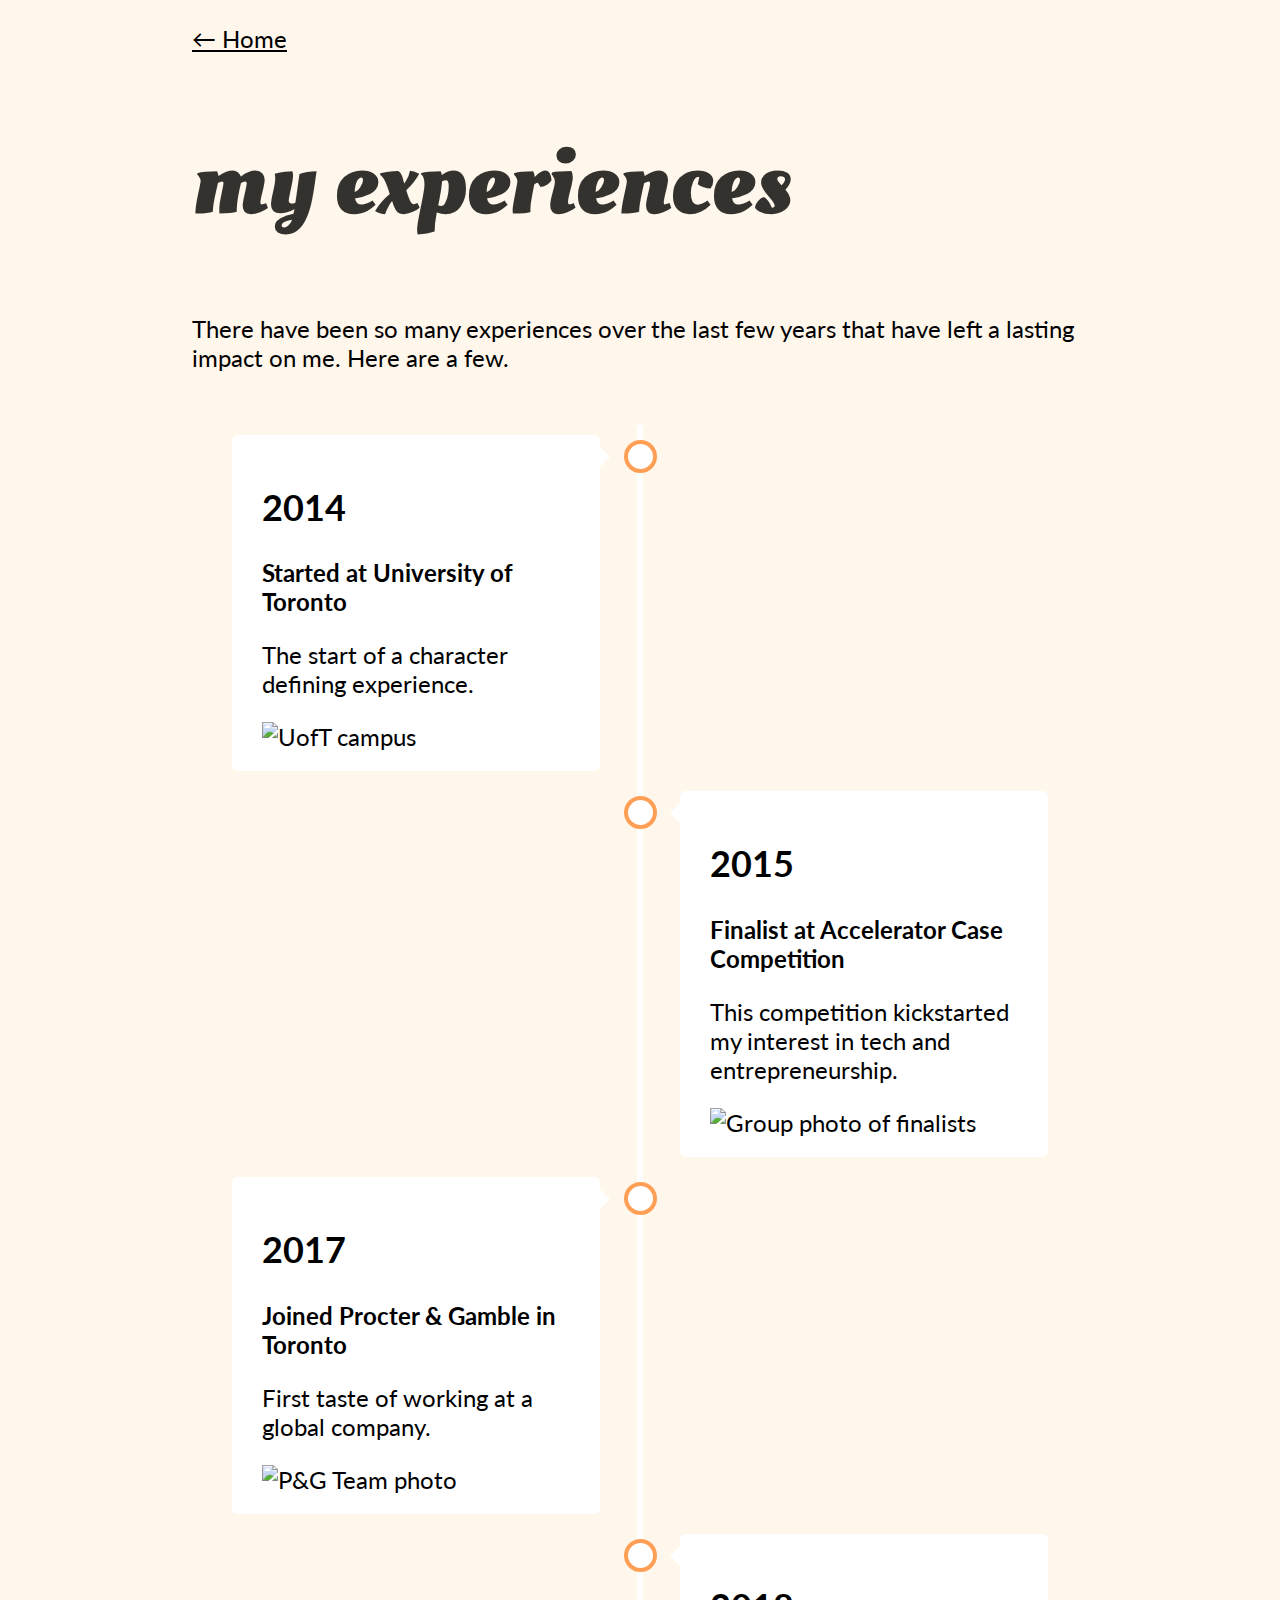
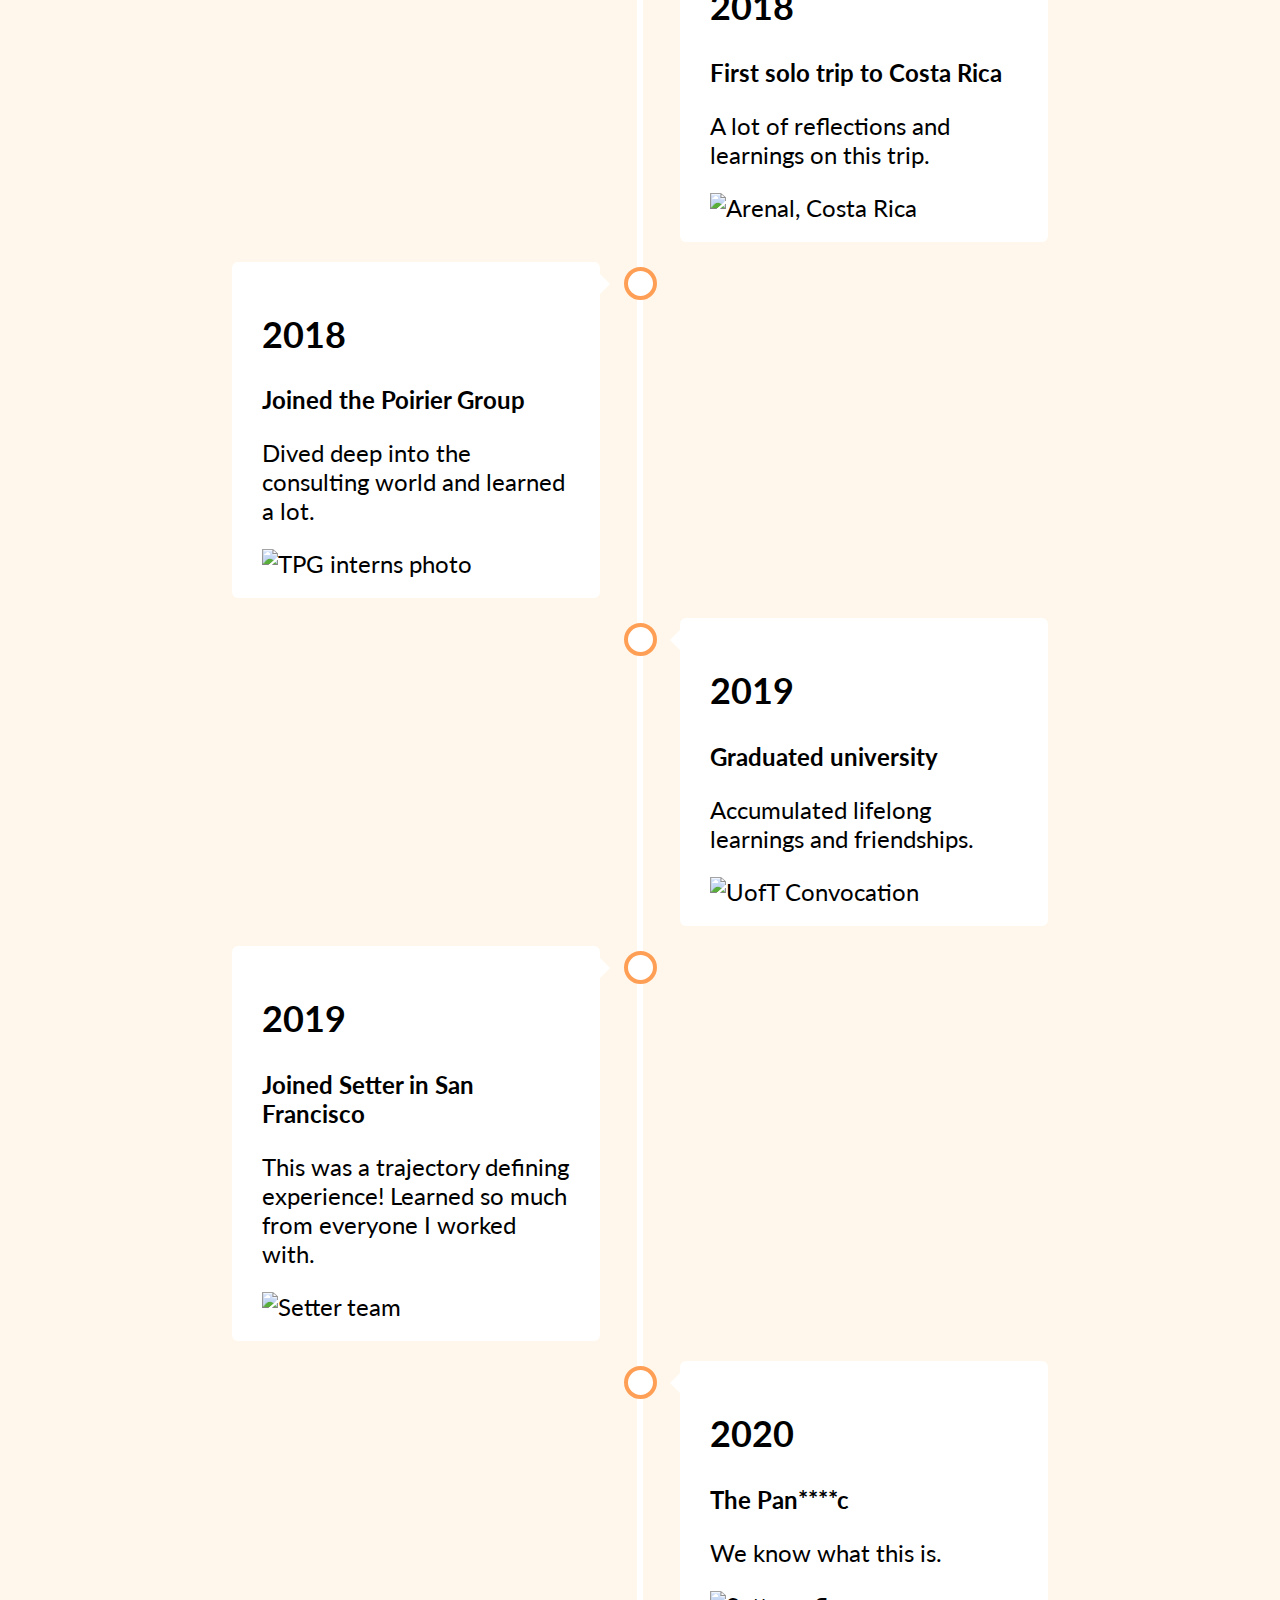
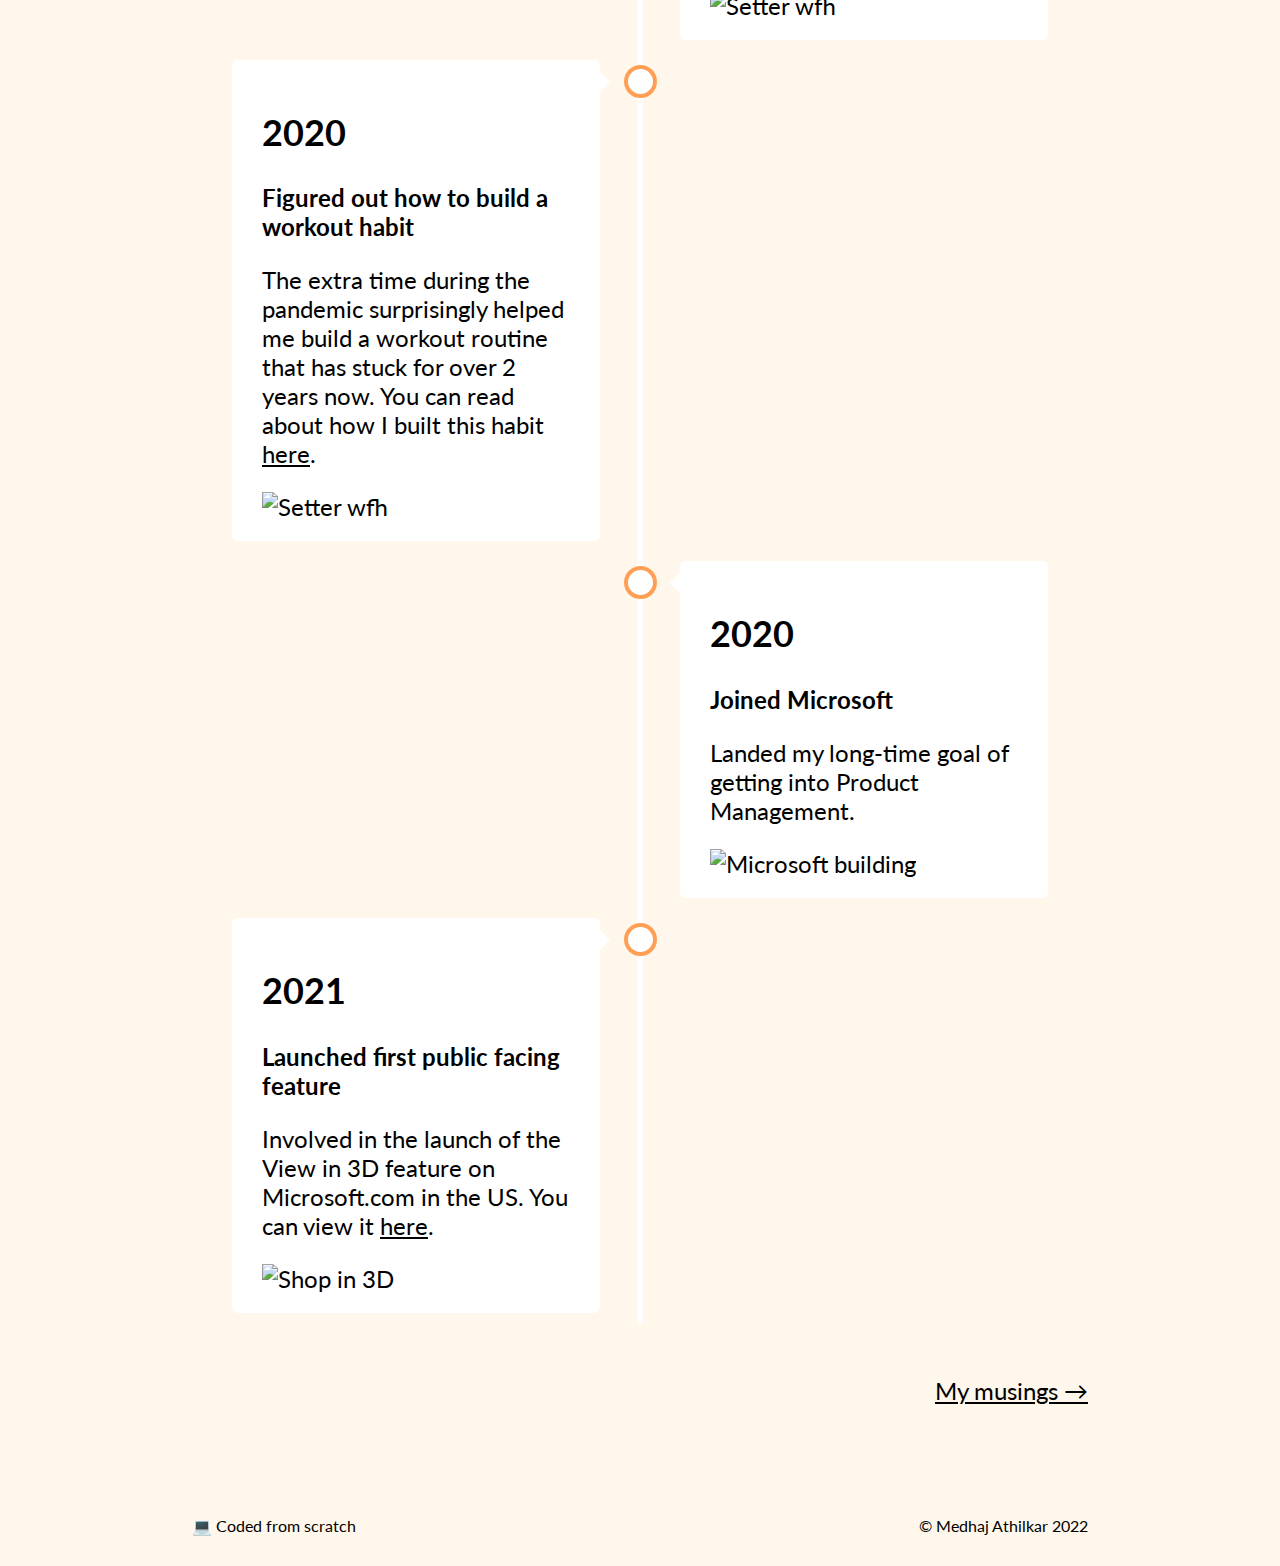
==== experiences.html @ 6723237a "Updated navigation buttons" ====
<!DOCTYPE html>
<html>

<head>
    <title>my experiences</title>
    <!-- This is my personal website-->
    <link rel="stylesheet" href="style.css">

    <link rel="preconnect" href="https://fonts.googleapis.com">
    <link rel="preconnect" href="https://fonts.gstatic.com" crossorigin>
    <link href="https://fonts.googleapis.com/css2?family=Oleo+Script&display=swap" rel="stylesheet">

    <link rel="preconnect" href="https://fonts.googleapis.com">
    <link rel="preconnect" href="https://fonts.gstatic.com" crossorigin>
    <link href="https://fonts.googleapis.com/css2?family=Oxygen+Mono&display=swap" rel="stylesheet">

    <link rel="preconnect" href="https://fonts.googleapis.com">
    <link rel="preconnect" href="https://fonts.gstatic.com" crossorigin>
    <link href="https://fonts.googleapis.com/css2?family=Lato&display=swap" rel="stylesheet">

    <meta name="viewport" content="width=device-width, initial-scale=1.0">

    <link rel="icon" type="image/x-icon" href="Images/m.png">
    <!-- Global site tag (gtag.js) - Google Analytics -->
    <script async src="https://www.googletagmanager.com/gtag/js?id=G-GQ44MQFB4Q"></script>
    <script>
        window.dataLayer = window.dataLayer || [];
        function gtag(){dataLayer.push(arguments);}
        gtag('js', new Date());

        gtag('config', 'G-GQ44MQFB4Q');
    </script>

</head>


<body>
    
    <div>
        <p><a href="index.html">&#8592; Home</a></p>
        <h1>
            my experiences
        </h1>
        <p>There have been so many experiences over the last few years that have left a lasting impact on me. Here are a few. </p>
        </div><br>
        <!--
        <br>
        <img src="Images/MSFT.jpg" alt="Microsoft building" style="width:100%; ">
        <h2>&#x1F4BB; Microsoft</h2>
        <h3>Product Manager (2020 - present)</h3>
        <h4>Seattle, WA</h4>
        <ul>
            <li>Launched Microsoft’s 3D shopping experience on microsoft.com that resulted in over 4000 daily active users and 30% increase in conversion, with projected revenue increase of $6.8 million in FY21/22</li>
            <li>Led an engineering team to implement improvements to Microsoft’s customer-facing appointment booking portal that led to an 86% increase in appointment bookings</li>
            <li>Spearheaded user research with microsoft.com customers and identified UX and process improvements that are currently being implemented and are projected to increase revenue by $1 million</li>
            <li>Leveraged machine learning to analyze feedback from customer surveys resulting in savings of over 43 hours/week of manual analyses for Microsoft’s worldwide retail operations team</li>
        </ul>
        
        <br><br>
        <img src="Images/Setter_SF.JPG" alt="Setter SF team" style="width:100%;">
        <h2>&#x1F3E1; Setter</h2>
        <h3>Senior Operations Associate (2019 - 2020)</h3>
        <h4>San Francisco, CA</h4>
        <ul>
            <li>Led service operations for Setter, a Sequoia backed venture, in San Francisco and successfully delivered client projects that brought in a total GMV of $1.8 million</li>
            <li>Launched a team in the Philippines to support service operations in San Francisco resulting in cost to serve to dollars sold ratio improving by 172%</li>
            <li>Implemented a collections process that resulted in collection of $250,000 worth of outstanding invoices</li>
            <li>Collaborated cross-functionally with product and engineering teams to successfully deliver automated Pro correspondence resulting in efficiencies upwards of 40 hours/month.</li>
        </ul>
        
        <br><br>
        <img src="images/TPG.jpg" alt="The Poirier Group team photo" style="width: 100%;">
        <h2>&#x1F4BC; The Poirier Group</h2>
        <h3>Consultant (2018)</h3>
        <h4>Toronto, ON</h4>
        <ul>
            <li>Collaborated with healthcare client to develop and implement a data reconciliation tool, using VBA, that saved them 18 hours/week</li>
            <li>Increased profits for a steel fabricator by 20%, by implementing Lean Six Sigma practices to improve tool management, procurement and warehousing</li>
            <li>Implemented a new expense management tool internally, after extensive market research and user feedback accumulation, that resulted in savings of 200 hours/year for the company</li>
            <li>Worked directly with CEO David Poirier to identify potential clients and industries to define company strategy</li>
        </ul>

        <br><br>
        <img src="images/PG_Canada.JPG" alt="P&G Team photo" style="width: 100%;">
        <h2>&#x1F69A; Procter & Gamble</h2>
        <h3>Supply Chain Project Manager (2017 - 2018)</h3>
        <h4>Toronto, ON</h4>
        <ul>
            <li>Led a multidisciplinary team of 30 people responsible for testing major updates to P&G’s North American supply chain network, which is critical to P&G’s $30 billion North American business</li>
            <li>Collaborated with business and technical teams to automate testing of the order management tool which would reduce testing time from 3 months to 2 weeks per year</li>
            <li>Kickstarted a project to decommission a legacy application and enhance functionality of another existing tool, resulting in savings of $150K/year</li>
            <li>Successfully implemented a self-initiated gamification project to improve tester engagement and gather data on tester performance; work recognized by Director in Germany</li>
        </ul>

    </div>
-->
    <div class="timeline">
        <div class="container left">
          <div class="content">
            <h2>2014</h2>
            <h3>Started at University of Toronto</h3>
            <p>The start of a character defining experience.</p>
            <img src="images/UofT.jpg" alt="UofT campus" style="width: 100%;">
          </div>
        </div>
        <div class="container right">
          <div class="content">
            <h2>2015</h2>
            <h3>Finalist at Accelerator Case Competition</h3>
            <p>This competition kickstarted my interest in tech and entrepreneurship.</p>
            <img src="images/Accelerator.jpg" alt="Group photo of finalists" style="width: 100%;">
          </div>
        </div>
        <div class="container left">
            <div class="content">
                <h2>2017</h2>
                <h3>Joined Procter & Gamble in Toronto</h3>
                <p>First taste of working at a global company.</p>
                <img src="images/PG_Canada.JPG" alt="P&G Team photo" style="width: 100%;">
            </div>
          </div>
          <div class="container right">
            <div class="content">
                <h2>2018</h2>
                <h3>First solo trip to Costa Rica</h3>
                <p>A lot of reflections and learnings on this trip.</p>
                <img src="images/Costa_Rica.jpg" alt="Arenal, Costa Rica" style="width: 100%;">
            </div>
          </div>
          <div class="container left">
            <div class="content">
                <h2>2018</h2>
                <h3>Joined the Poirier Group</h3>
                <p>Dived deep into the consulting world and learned a lot.</p>
                <img src="images/TPG.jpg" alt="TPG interns photo" style="width: 100%;">
            </div>
          </div>
          <div class="container right">
            <div class="content">
                <h2>2019</h2>
                <h3>Graduated university</h3>
                <p>Accumulated lifelong learnings and friendships.</p>
                <img src="images/Graduation.jpg" alt="UofT Convocation" style="width: 100%;">
            </div>
          </div>
          <div class="container left">
            <div class="content">
                <h2>2019</h2>
                <h3>Joined Setter in San Francisco</h3>
                <p>This was a trajectory defining experience! Learned so much from everyone I worked with.</p>
                <img src="images/Setter_SF.JPG" alt="Setter team" style="width: 100%;">
            </div>
          </div>
          <div class="container right">
            <div class="content">
                <h2>2020</h2>
                <h3>The Pan****c</h3>
                <p>We know what this is.</p>
                <img src="images/Setter_wfh.jpg" alt="Setter wfh" style="width: 100%;">
            </div>
          </div>
          <div class="container left">
            <div class="content">
                <h2>2020</h2>
                <h3>Figured out how to build a workout habit</h3>
                <p>The extra time during the pandemic surprisingly helped me build a workout routine that has stuck for over 2 years now. You can read about how I built this habit <a href="https://pitch-quartz-d1d.notion.site/Habit-building-a9a84f90e3674c7ba49188616036b92e" target="=_blank">here</a>.</p>
                <img src="images/workout.jpg" alt="Setter wfh" style="width: 100%;">
            </div>
          </div>
          <div class="container right">
            <div class="content">
                <h2>2020</h2>
                <h3>Joined Microsoft</h3>
                <p>Landed my long-time goal of getting into Product Management.</p>
                <img src="images/MSFT.jpg" alt="Microsoft building" style="width: 100%;">
            </div>
          </div>
          <div class="container left">
            <div class="content">
                <h2>2021</h2>
                <h3>Launched first public facing feature</h3>
                <p>Involved in the launch of the View in 3D feature on Microsoft.com in the US. You can view it <a href="https://youtu.be/AwAGqrhwRwM" target="blank">here</a>.</p>
                <img src="images/Shop3D.PNG" alt="Shop in 3D" style="width: 100%;">
            </div>
          </div>

    </div>
    <br>
    <p style="text-align: right;"><a href="musings.html">My musings &#8594;</a></p>
    
</body>


<br><br><br>
<footer>
    <div class="scratch">&#x1F4BB; Coded from scratch</div>
    <div class="copyright">&copy; Medhaj Athilkar 2022</div>
</footer>

</html>
---- style.css ----
html {
    background-color: rgba(255, 235, 205,0.4);

    
}

h1{
    font-family: 'Oleo Script', cursive;
    font-size: 6rem;
    color: rgba(0, 0, 0, 0.8);

}

.name {
    font-family: 'Oleo Script', cursive;
    font-size: 6rem;
    color: rgba(0, 0, 0, 0.8);
}

.pro {
    font-family: 'Oxygen Mono', monospace;
    font-size: 3rem;
    color: rgba(0, 0, 0, 0.5);
}

.grabber {
    font-family: 'Lato', sans-serif;
    font-size: 1.5rem;
    color: rgba(0, 0, 0, 1);

}

body {
    font-family: 'Lato', sans-serif;
    font-size: 1.5rem;
    color: rgba(0, 0, 0, 1);
    max-width: 70%;
    margin: auto;

}

a:link {
    color: black;
    background-color: transparent;
    text-decoration: underline;
  }
  
a:visited {
    color: black;
    background-color: transparent;
    text-decoration: underline;
  }

footer {
    font-family: 'Lato', sans-serif;
    font-size: 1rem;
    color: rgba(0, 0, 0, 1);
    display: flex;
    justify-content: space-between;
    padding-bottom: 30px;

  }

h2{
    font-family: 'Lato', sans-serif;
    color: rgba(0, 0, 0, 1);
}

h3{
    font-family: 'Lato', sans-serif;
    font-size: 1.5rem;
    font-weight: bold;
    color: rgba(0, 0, 0, 1);
}

.copyright{
    text-align: left;
}

/* CSS for timeline below */

* {
  box-sizing: border-box;
}

/* The actual timeline (the vertical ruler) */
.timeline {
  position: relative;
  max-width: 1200px;
  margin: 0 auto;
}

/* The actual timeline (the vertical ruler) */
.timeline::after {
  content: '';
  position: absolute;
  width: 6px;
  background-color: white;
  top: 0;
  bottom: 0;
  left: 50%;
  margin-left: -3px;
}

/* Container around content */
.container {
  padding: 10px 40px;
  position: relative;
  background-color: inherit;
  width: 50%;
}

/* The circles on the timeline */
.container::after {
  content: '';
  position: absolute;
  width: 25px;
  height: 25px;
  right: -17px;
  background-color: white;
  border: 4px solid #FF9F55;
  top: 15px;
  border-radius: 50%;
  z-index: 1;
}

/* Place the container to the left */
.left {
  left: 0;
}

/* Place the container to the right */
.right {
  left: 50%;
}

/* Add arrows to the left container (pointing right) */
.left::before {
  content: " ";
  height: 0;
  position: absolute;
  top: 22px;
  width: 0;
  z-index: 1;
  right: 30px;
  border: medium solid white;
  border-width: 10px 0 10px 10px;
  border-color: transparent transparent transparent white;
}

/* Add arrows to the right container (pointing left) */
.right::before {
  content: " ";
  height: 0;
  position: absolute;
  top: 22px;
  width: 0;
  z-index: 1;
  left: 30px;
  border: medium solid white;
  border-width: 10px 10px 10px 0;
  border-color: transparent white transparent transparent;
}

/* Fix the circle for containers on the right side */
.right::after {
  left: -16px;
}

/* The actual content */
.content {
  padding: 20px 30px;
  background-color: white;
  position: relative;
  border-radius: 6px;
}





/* CSS for mobile devices below */

@media screen and (max-width:800px) {
  
  h1{
    font-family: 'Oleo Script', cursive;
    font-size: 3rem;
    color: rgba(0, 0, 0, 0.8);
  }

  .name {
    font-family: 'Oleo Script', cursive;
    font-size: 3rem;
    color: rgba(0, 0, 0, 0.8);
  }

  .pro {
    font-family: 'Oxygen Mono', monospace;
    font-size: 1rem;
    color: rgba(0, 0, 0, 0.5);
  }


  .grabber {
    font-family: 'Lato', sans-serif;
    font-size: 1.25rem;
    color: rgba(0, 0, 0, 1);

  }

  body {
    font-family: 'Lato', sans-serif;
    font-size: 1.25rem;
    color: rgba(0, 0, 0, 1);
    max-width: 80%;
    margin: auto;

  }

  a:link {
    color: black;
    background-color: transparent;
    text-decoration: underline;
  }
  
  a:visited {
    color: black;
    background-color: transparent;
    text-decoration: underline;
  }

  footer {
    font-family: 'Lato', sans-serif;
    font-size: 0.8rem;
    color: rgba(0, 0, 0, 1);
    display: flex;
    flex-direction: row;
    justify-content: space-between;
    padding-bottom: 30px;

  }

  .copyright{
    text-align: right;
  }



  h2{
    font-family: 'Lato', sans-serif;
    color: rgba(0, 0, 0, 1);
    font-size: 1.3rem;

  }

  h3{
    font-family: 'Lato', sans-serif;
    font-size: 1.2rem;
    font-weight: bold;
    color: rgba(0, 0, 0, 1);
  }

  /* Place the timelime to the left */
  .timeline::after {
    left: 31px;
  }

/* Full-width containers */
  .container {
    width: 100%;
    padding-left: 70px;
    padding-right: 25px;
  }

/* Make sure that all arrows are pointing leftwards */
  .container::before {
    left: 60px;
    border: medium solid white;
    border-width: 10px 10px 10px 0;
    border-color: transparent white transparent transparent;
  }

/* Make sure all circles are at the same spot */
  .left::after, .right::after {
    left: 15px;
  }

/* Make all right containers behave like the left ones */
  .right {
    left: 0%;
  }
  
}

/*
  *{
    border: 1px solid red;
  }
  
*/
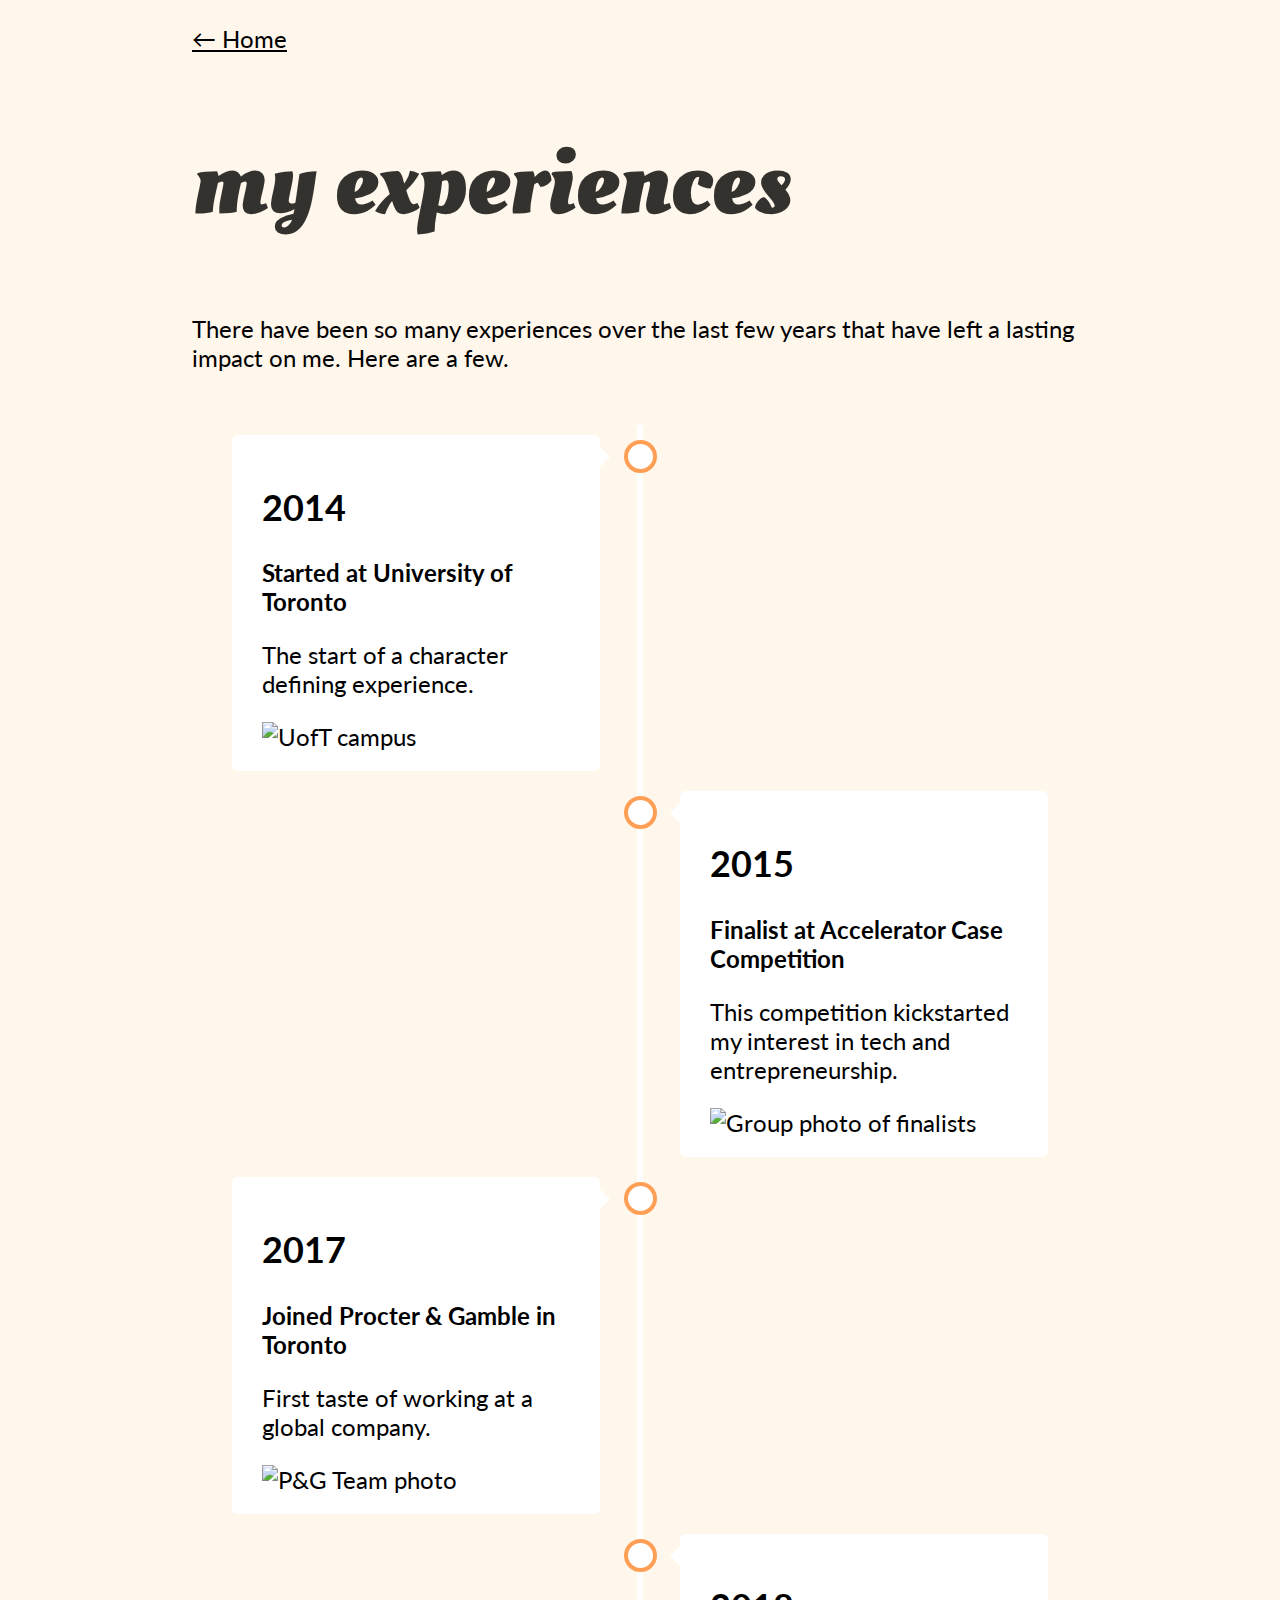
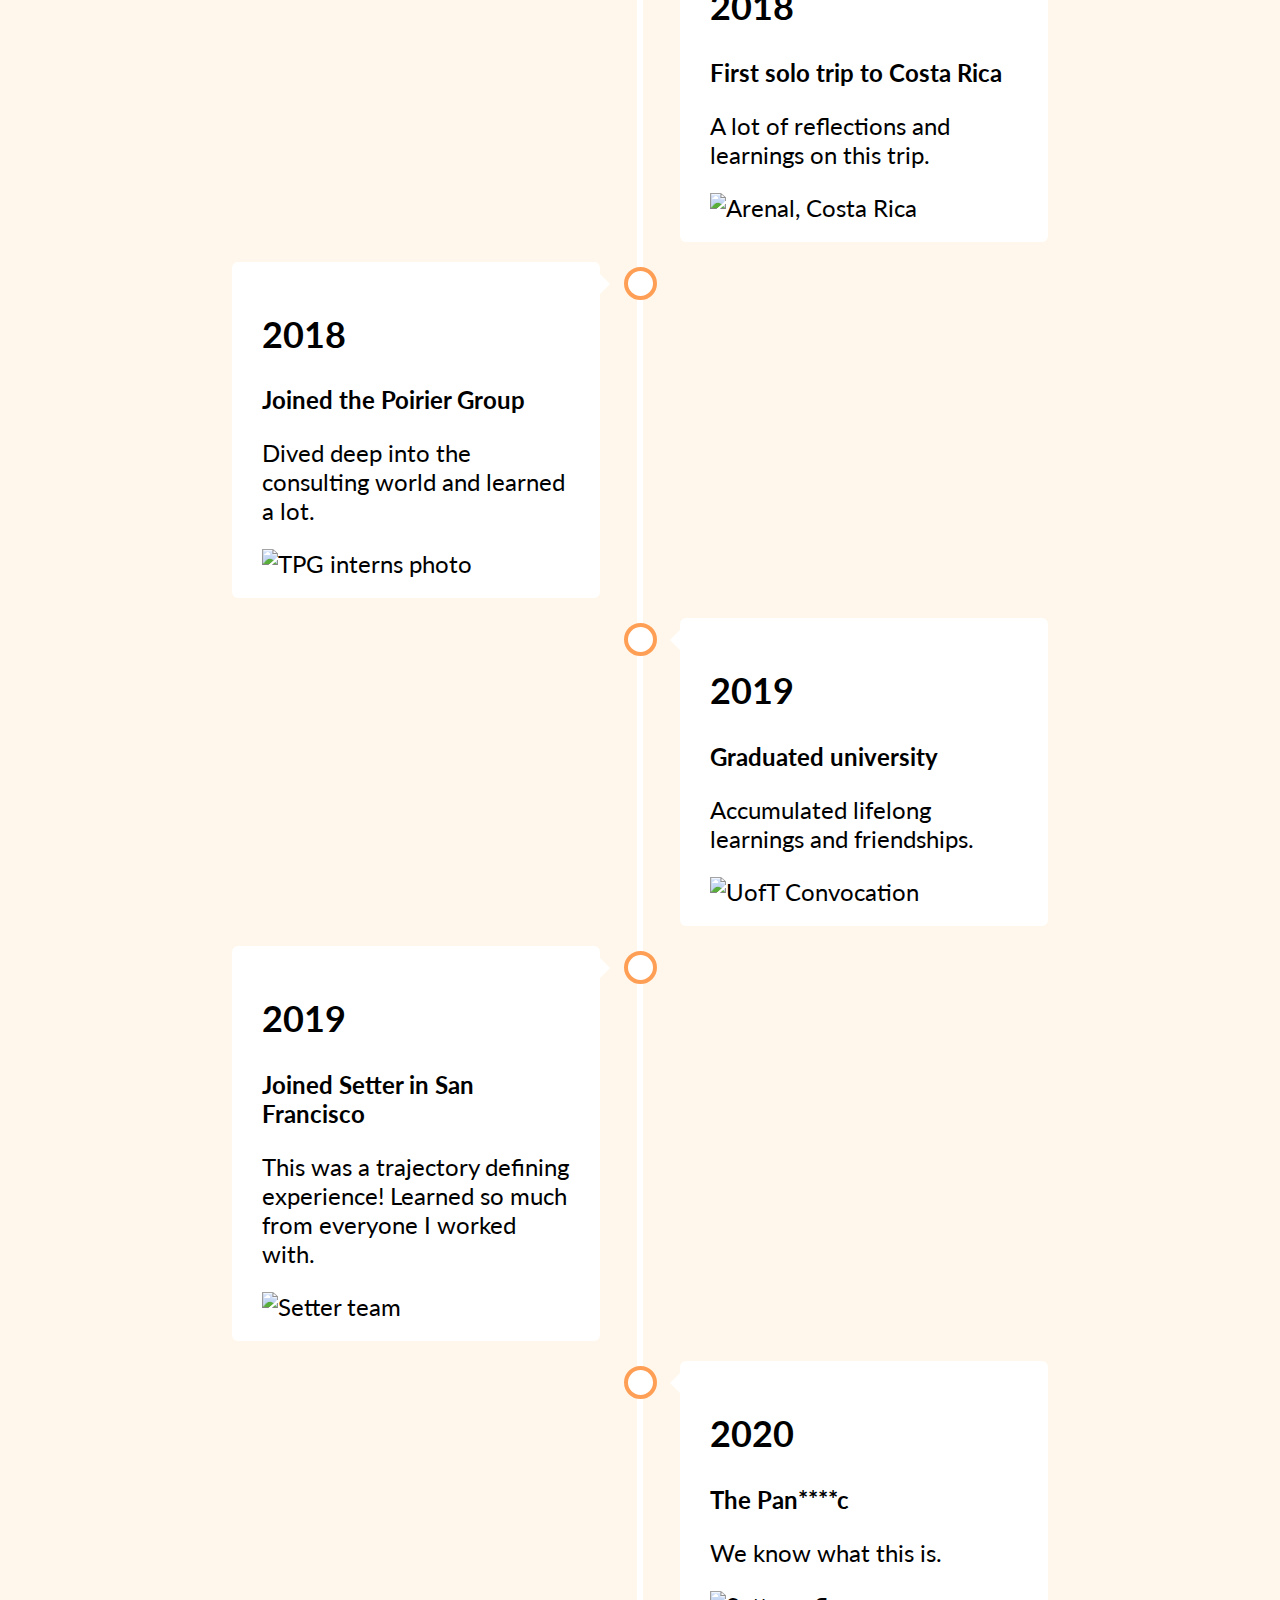
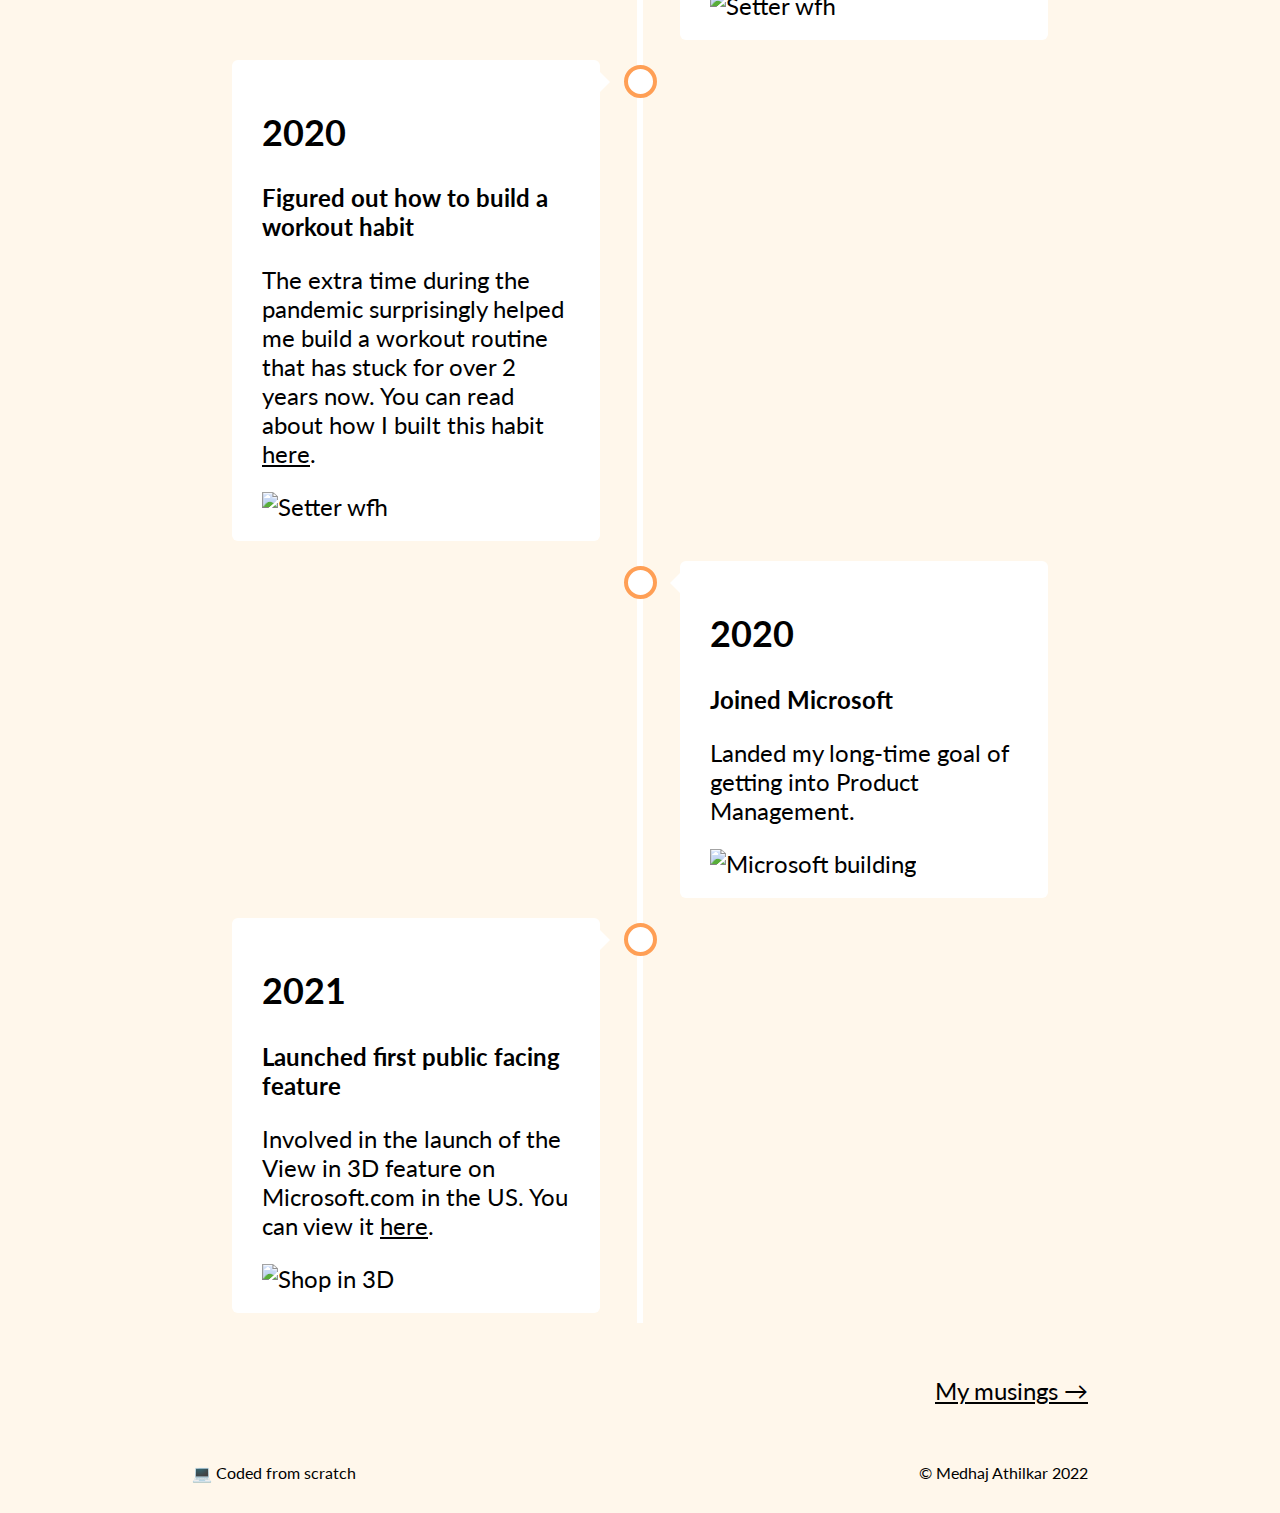
==== commit af1cf61d: "Changed spacing between footer and rest of text" ====
--- a/experiences.html
+++ b/experiences.html
@@ -186,12 +186,12 @@
 
     </div>
     <br>
-    <p style="text-align: right;"><a href="musings.html">My musings &#8594;</a></p>
+    <p style="text-align: right; margin-bottom: 0%;"><a href="musings.html">My musings &#8594;</a></p>
     
 </body>
 
 
-<br><br><br>
+<br><br>
 <footer>
     <div class="scratch">&#x1F4BB; Coded from scratch</div>
     <div class="copyright">&copy; Medhaj Athilkar 2022</div>
--- a/style.css
+++ b/style.css
@@ -232,20 +232,20 @@
 
   footer {
     font-family: 'Lato', sans-serif;
-    font-size: 0.8rem;
+    font-size: 0.7rem;
     color: rgba(0, 0, 0, 1);
     display: flex;
-    flex-direction: row;
+    flex-direction: column;
     justify-content: space-between;
     padding-bottom: 30px;
+    margin-top: 0%;
 
   }
 
   .copyright{
-    text-align: right;
-  }
-
-
+    text-align: left;
+    margin-top: 5px;
+  }
 
   h2{
     font-family: 'Lato', sans-serif;
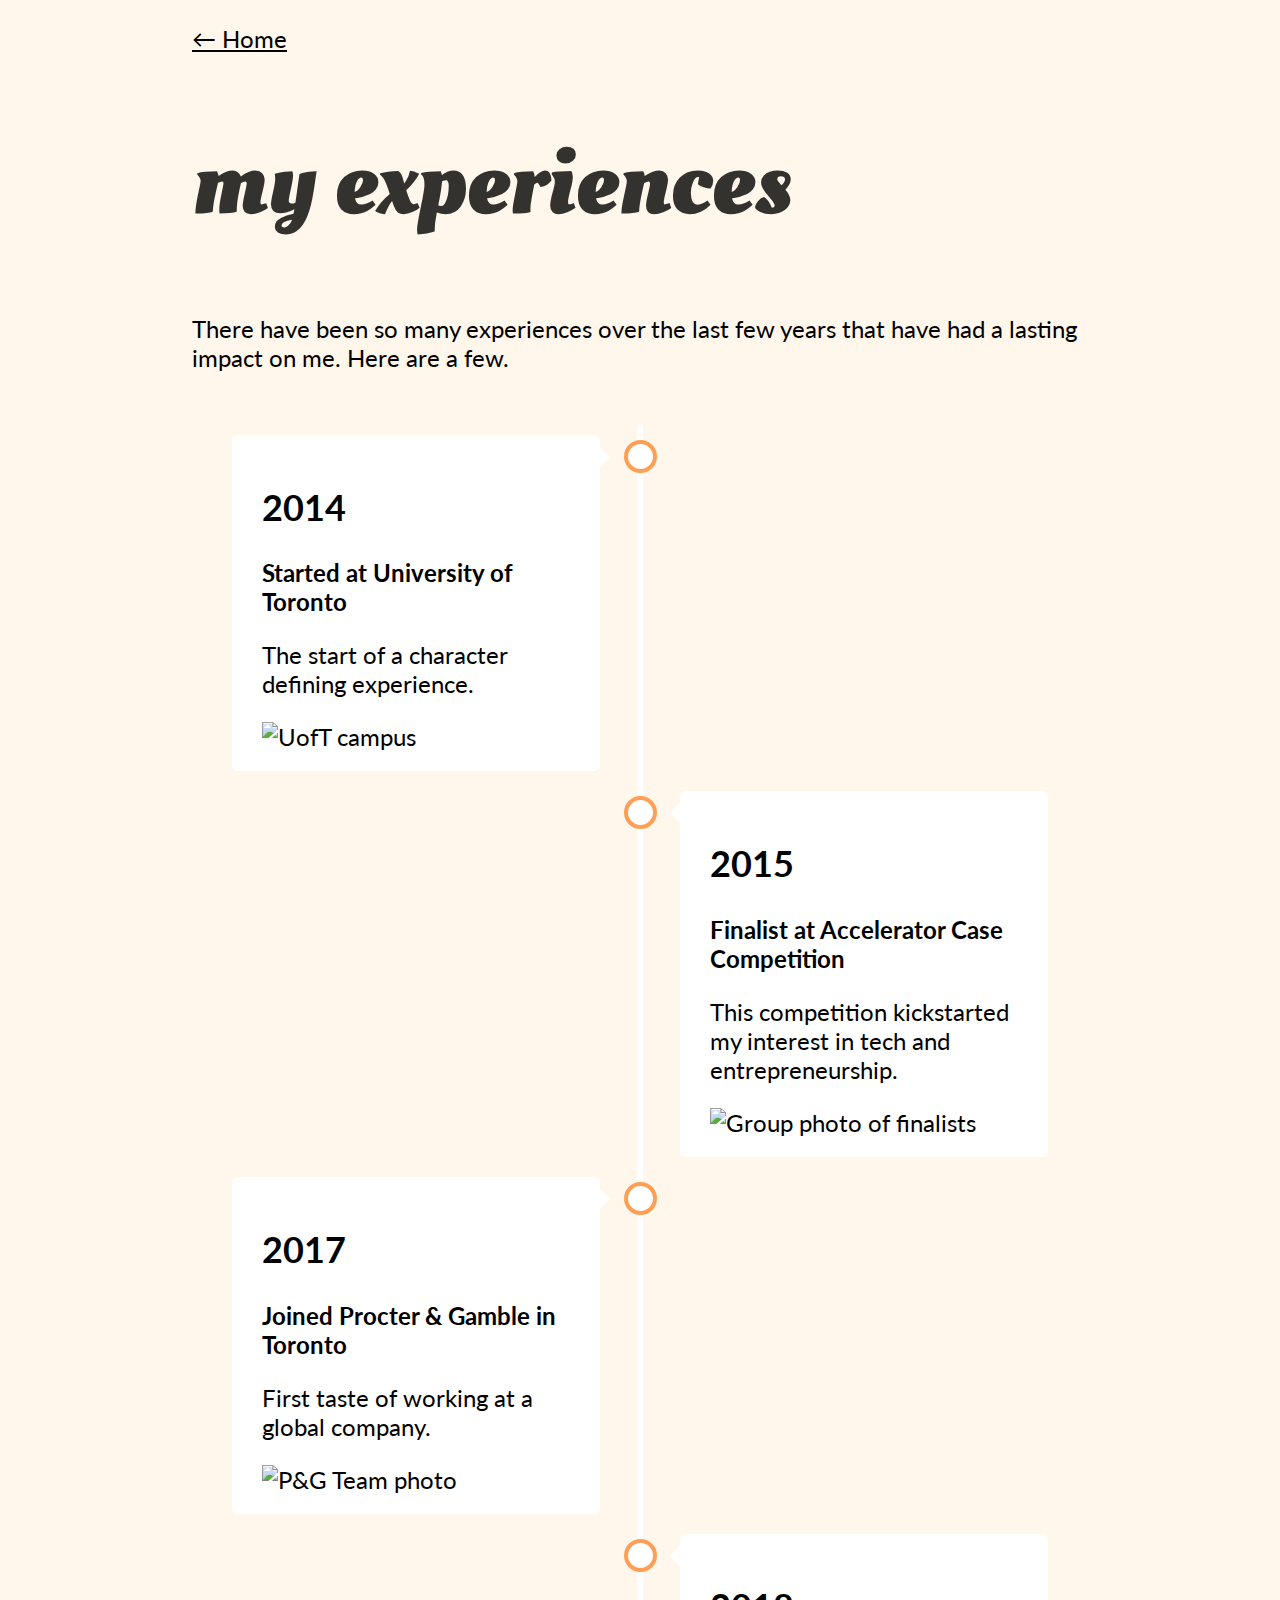
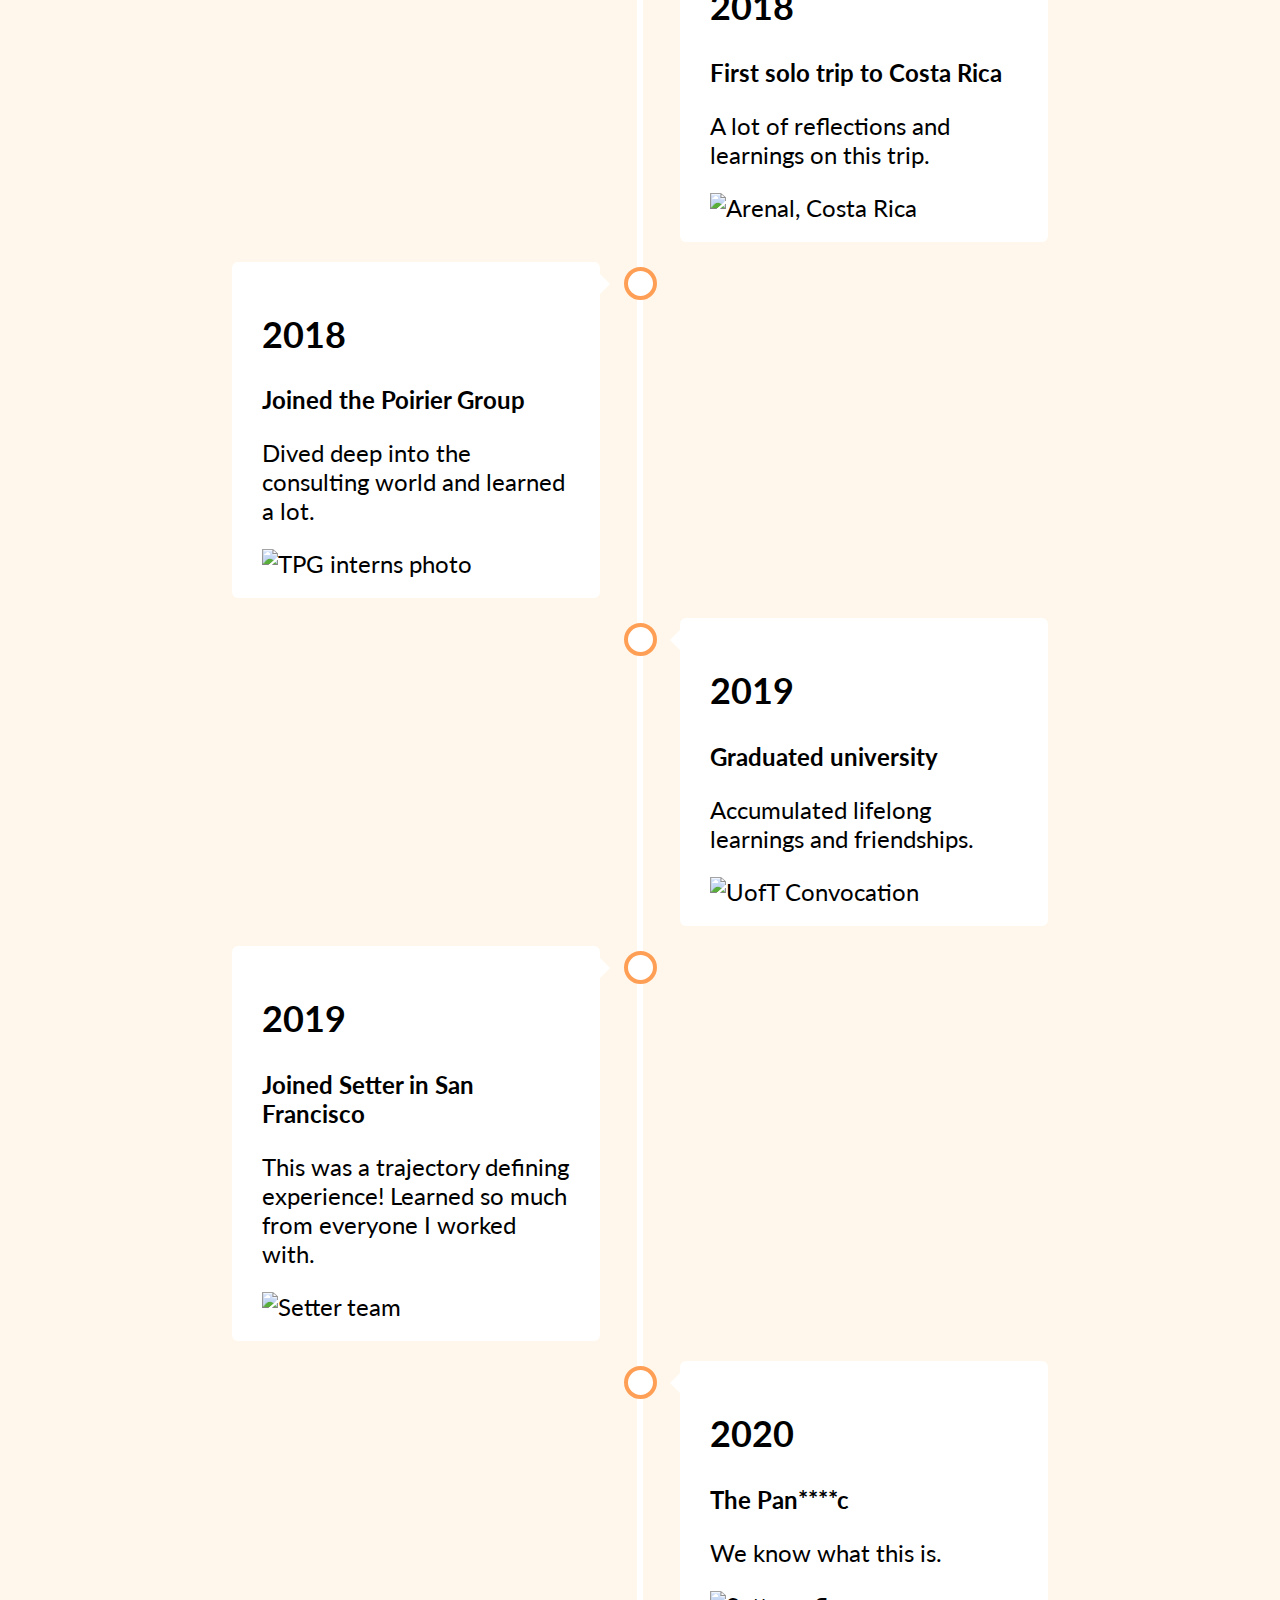
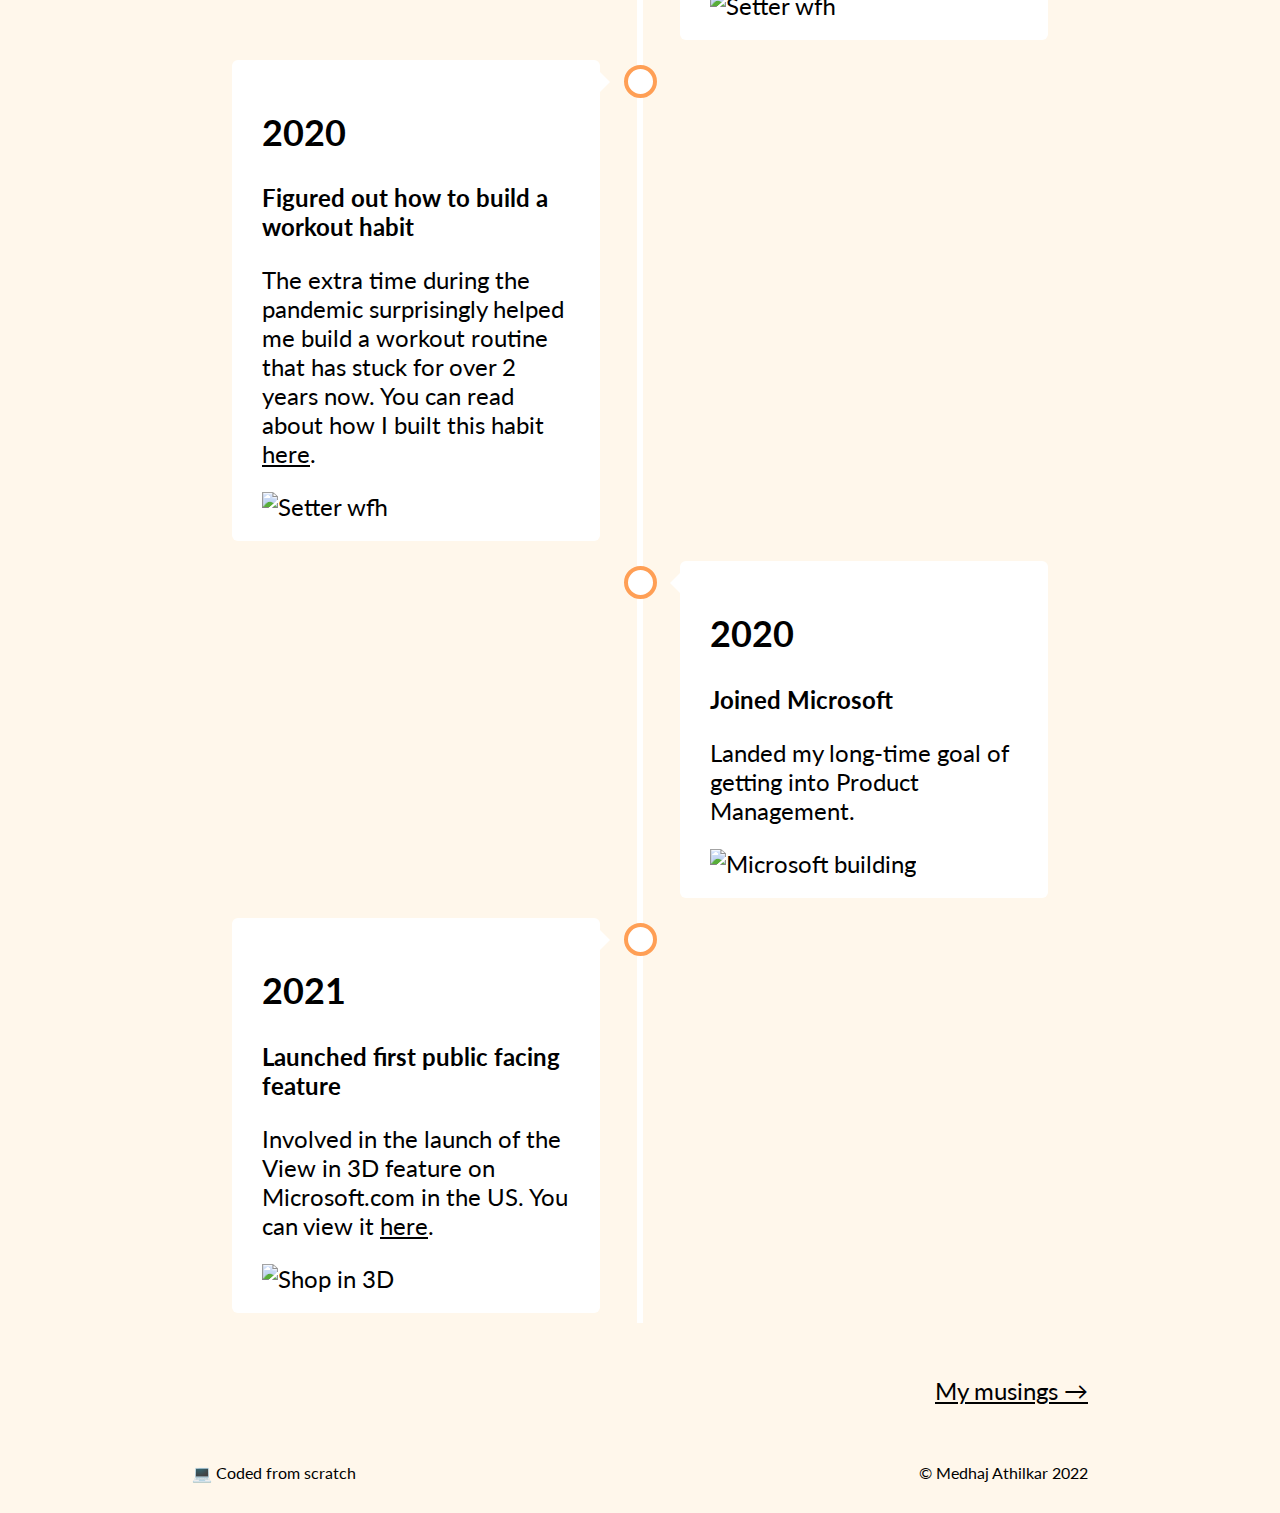
==== commit 72b04115: "Testing meta tags" ====
--- a/experiences.html
+++ b/experiences.html
@@ -41,7 +41,7 @@
         <h1>
             my experiences
         </h1>
-        <p>There have been so many experiences over the last few years that have left a lasting impact on me. Here are a few. </p>
+        <p>There have been so many experiences over the last few years that have had a lasting impact on me. Here are a few. </p>
         </div><br>
         <!--
         <br>
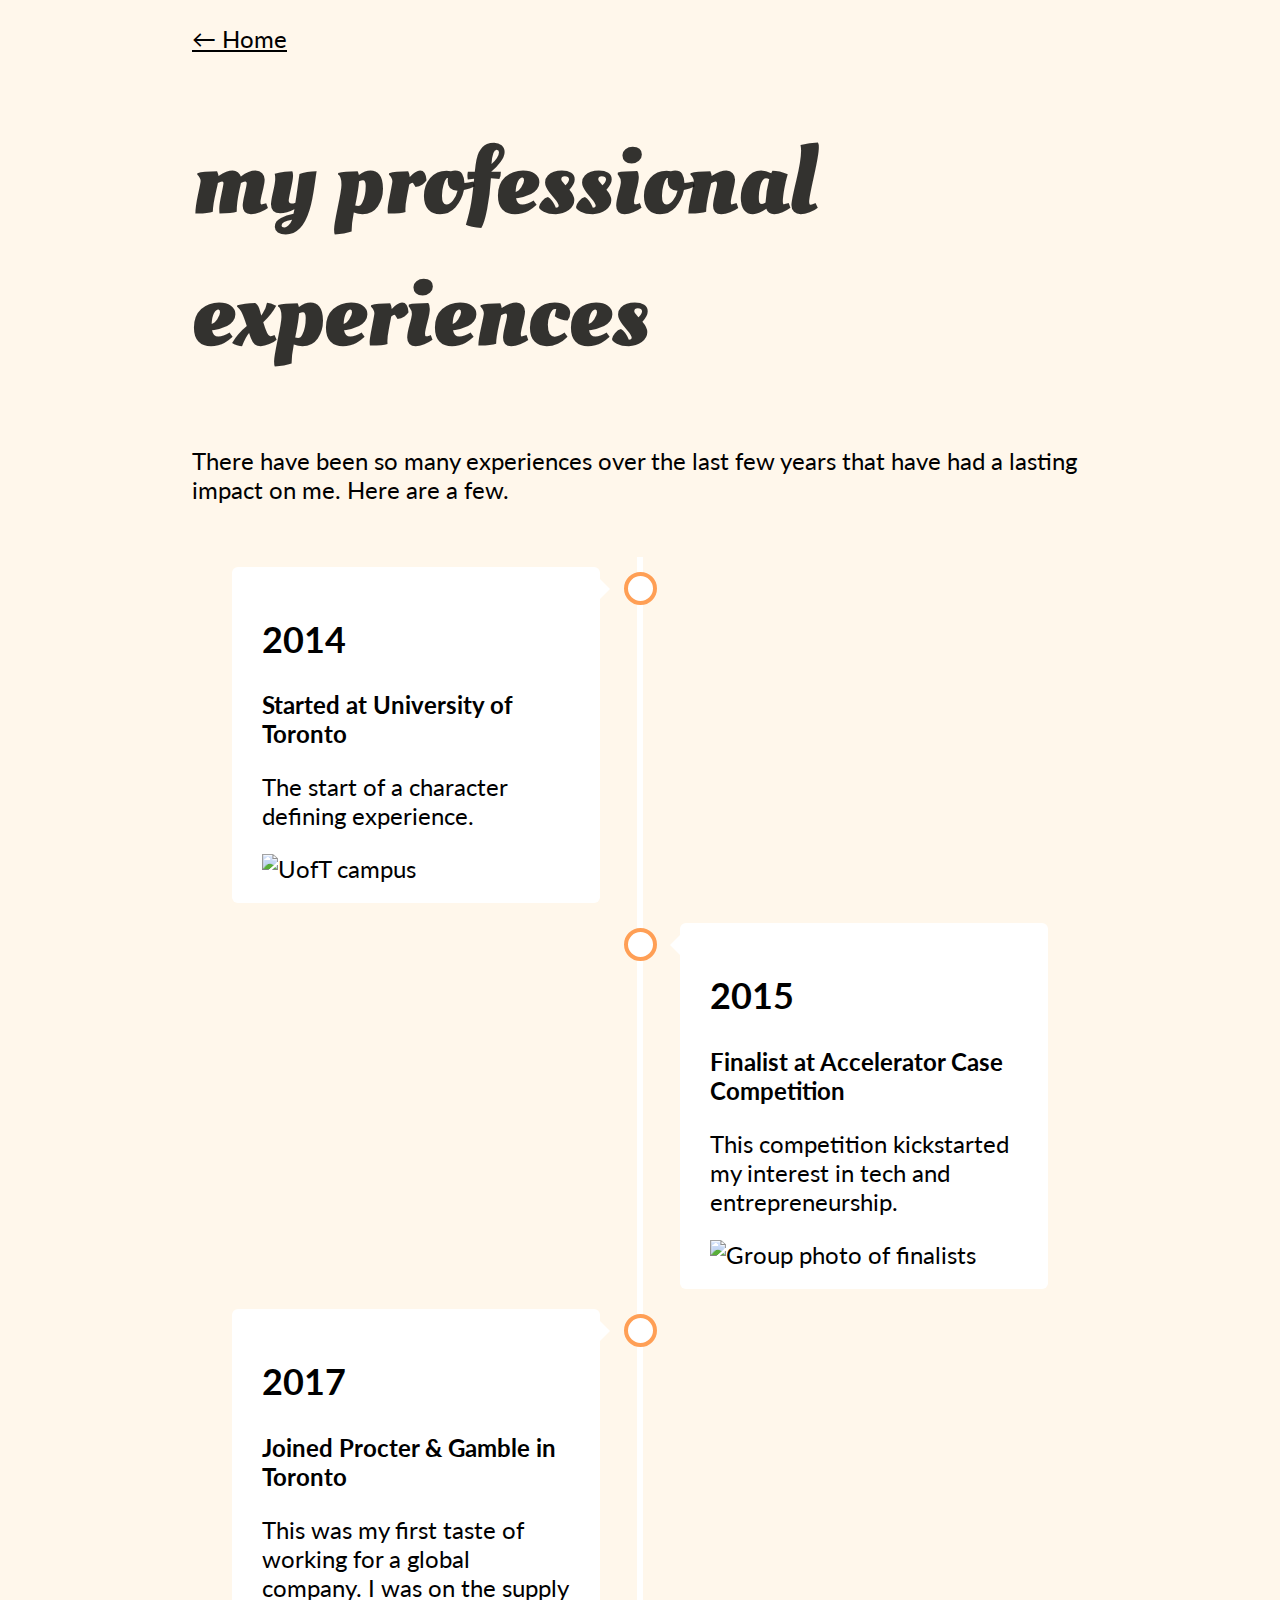
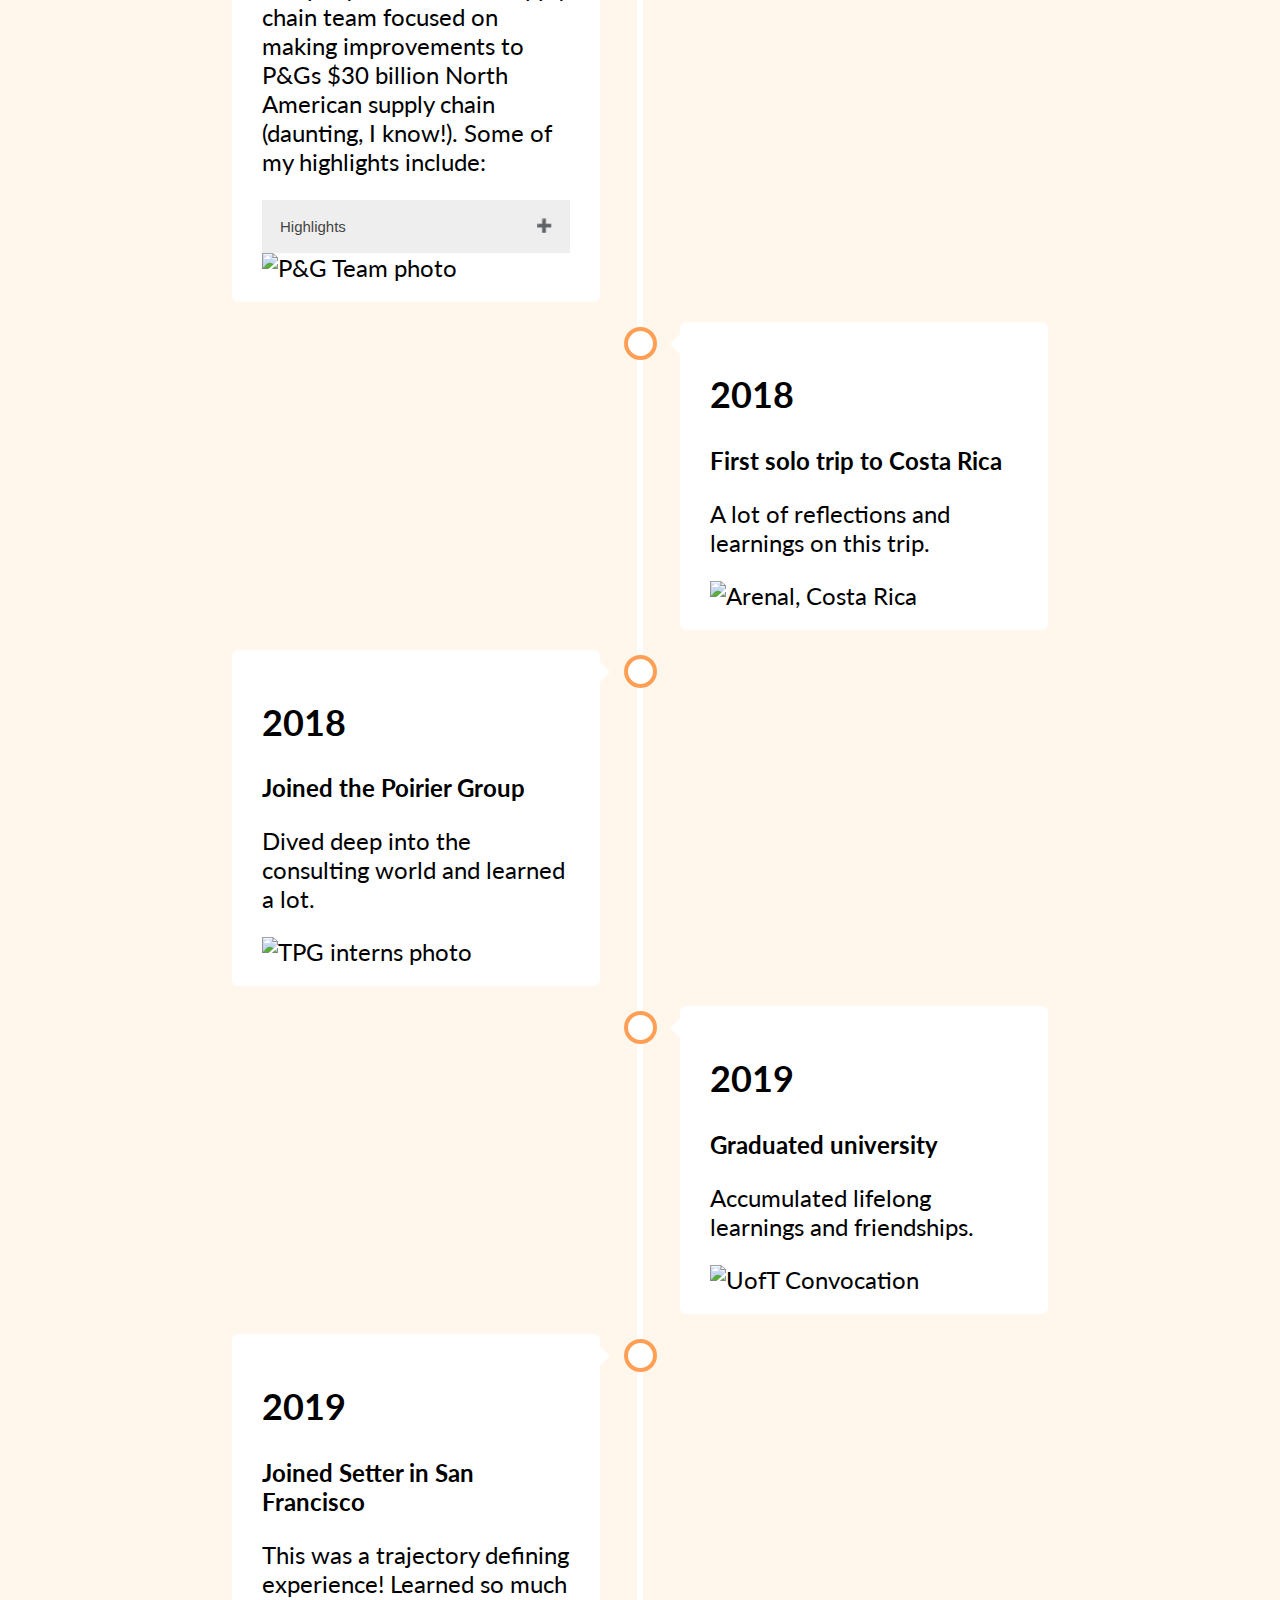
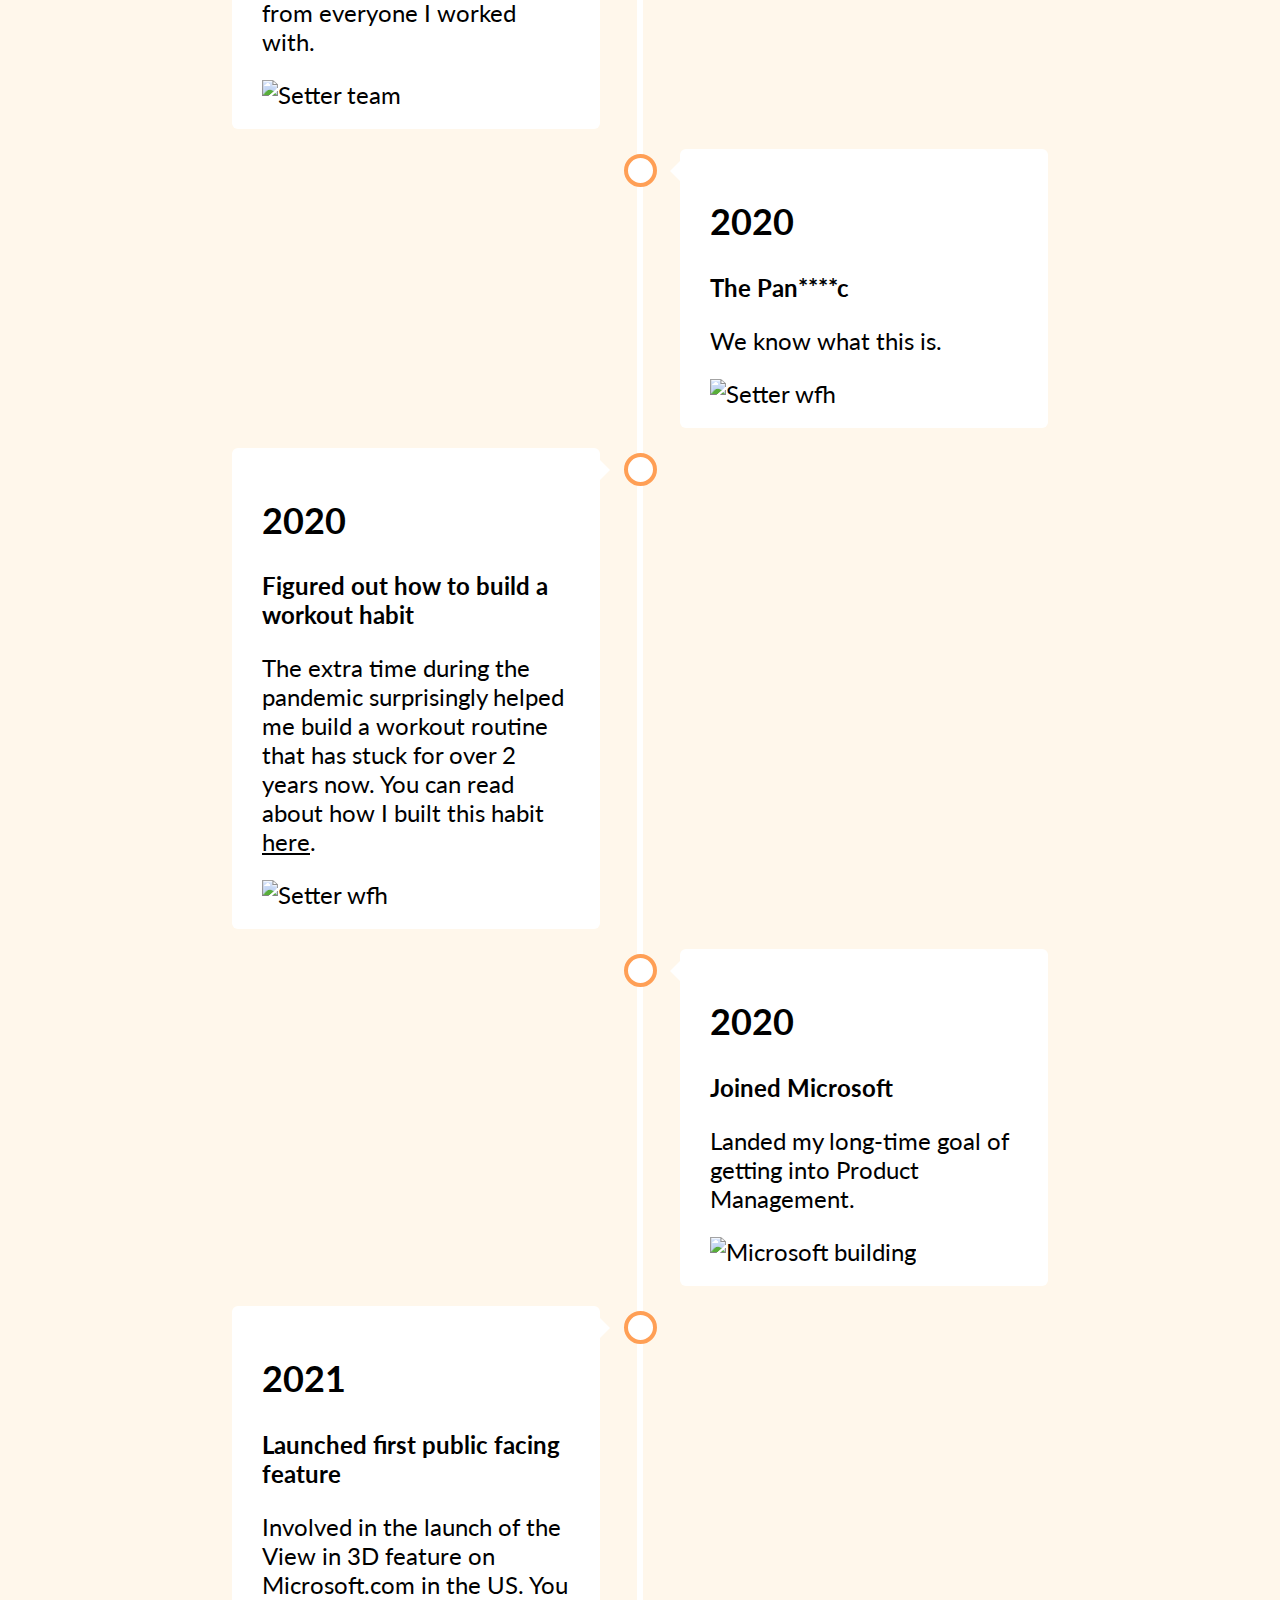
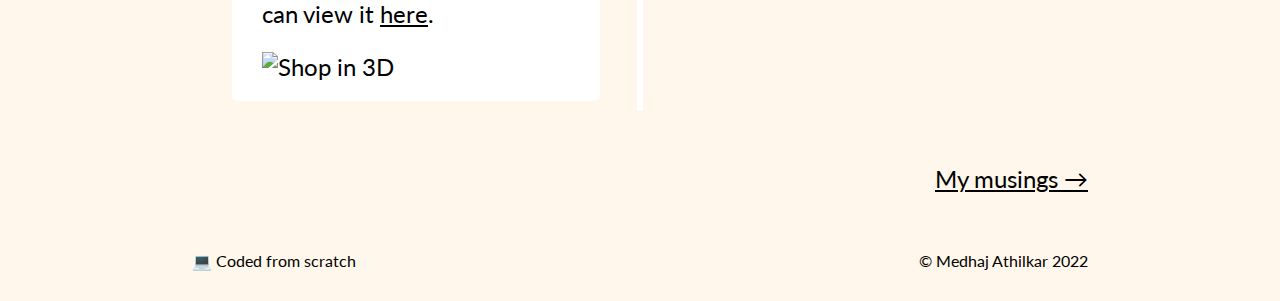
==== commit 289f111d: "testing drop down" ====
--- a/experiences.html
+++ b/experiences.html
@@ -39,7 +39,7 @@
     <div>
         <p><a href="index.html">&#8592; Home</a></p>
         <h1>
-            my experiences
+            my professional experiences
         </h1>
         <p>There have been so many experiences over the last few years that have had a lasting impact on me. Here are a few. </p>
         </div><br>
@@ -94,6 +94,7 @@
 
     </div>
 -->
+
     <div class="timeline">
         <div class="container left">
           <div class="content">
@@ -115,7 +116,19 @@
             <div class="content">
                 <h2>2017</h2>
                 <h3>Joined Procter & Gamble in Toronto</h3>
-                <p>First taste of working at a global company.</p>
+                <p>This was my first taste of working for a global company. I was on the supply chain team focused on making improvements to P&Gs $30 billion North American supply chain (daunting, I know!). Some of my highlights include:</p>
+                
+                <button type="button" class="collapsible">Highlights</button>
+                <div class="kcontent">
+                    <ul>
+                        <li>Successfully implementing a self-initiated gamification project to improve tester engagement and gather data on tester performance; work recognized by Director in Germany</li>
+                        <br>
+                        <li>Leading a global team responsible for testing major updates to P&G’s North American supply chain network</li>
+                        <br>
+                        <li>Collaborating with business and technical teams to automate testing of the order management tool which would reduce testing time from 3 months to 2 weeks per year</li>
+    
+                    </ul>
+                </div>
                 <img src="images/PG_Canada.JPG" alt="P&G Team photo" style="width: 100%;">
             </div>
           </div>
@@ -187,6 +200,24 @@
     </div>
     <br>
     <p style="text-align: right; margin-bottom: 0%;"><a href="musings.html">My musings &#8594;</a></p>
+
+
+    <script>
+        var coll = document.getElementsByClassName("collapsible");
+        var i;
+
+        for (i = 0; i < coll.length; i++) {
+        coll[i].addEventListener("click", function() {
+            this.classList.toggle("active");
+            var kcontent = this.nextElementSibling;
+            if (kcontent.style.display === "block") {
+            kcontent.style.display = "none";
+            } else {
+            kcontent.style.display = "block";
+            }
+        });
+        }
+    </script>
     
 </body>
 
--- a/style.css
+++ b/style.css
@@ -301,3 +301,40 @@
 */
 
 
+/* Style the button that is used to open and close the collapsible content */
+.collapsible {
+  background-color: #eee;
+  color: #444;
+  cursor: pointer;
+  padding: 18px;
+  width: 100%;
+  border: none;
+  text-align: left;
+  outline: none;
+  font-size: 15px;
+}
+
+/* Add a background color to the button if it is clicked on (add the .active class with JS), and when you move the mouse over it (hover) */
+.active, .collapsible:hover {
+  background-color: #ccc;
+}
+
+/* Style the collapsible content. Note: hidden by default */
+.kcontent {
+  padding: 0 18px;
+  display: none;
+  overflow: hidden;
+  background-color: #f1f1f1;
+}
+
+.collapsible:after {
+  content: '\02795'; /* Unicode character for "plus" sign (+) */
+  font-size: 13px;
+  color: white;
+  float: right;
+  margin-left: 5px;
+}
+
+.active:after {
+  content: "\2796"; /* Unicode character for "minus" sign (-) */
+}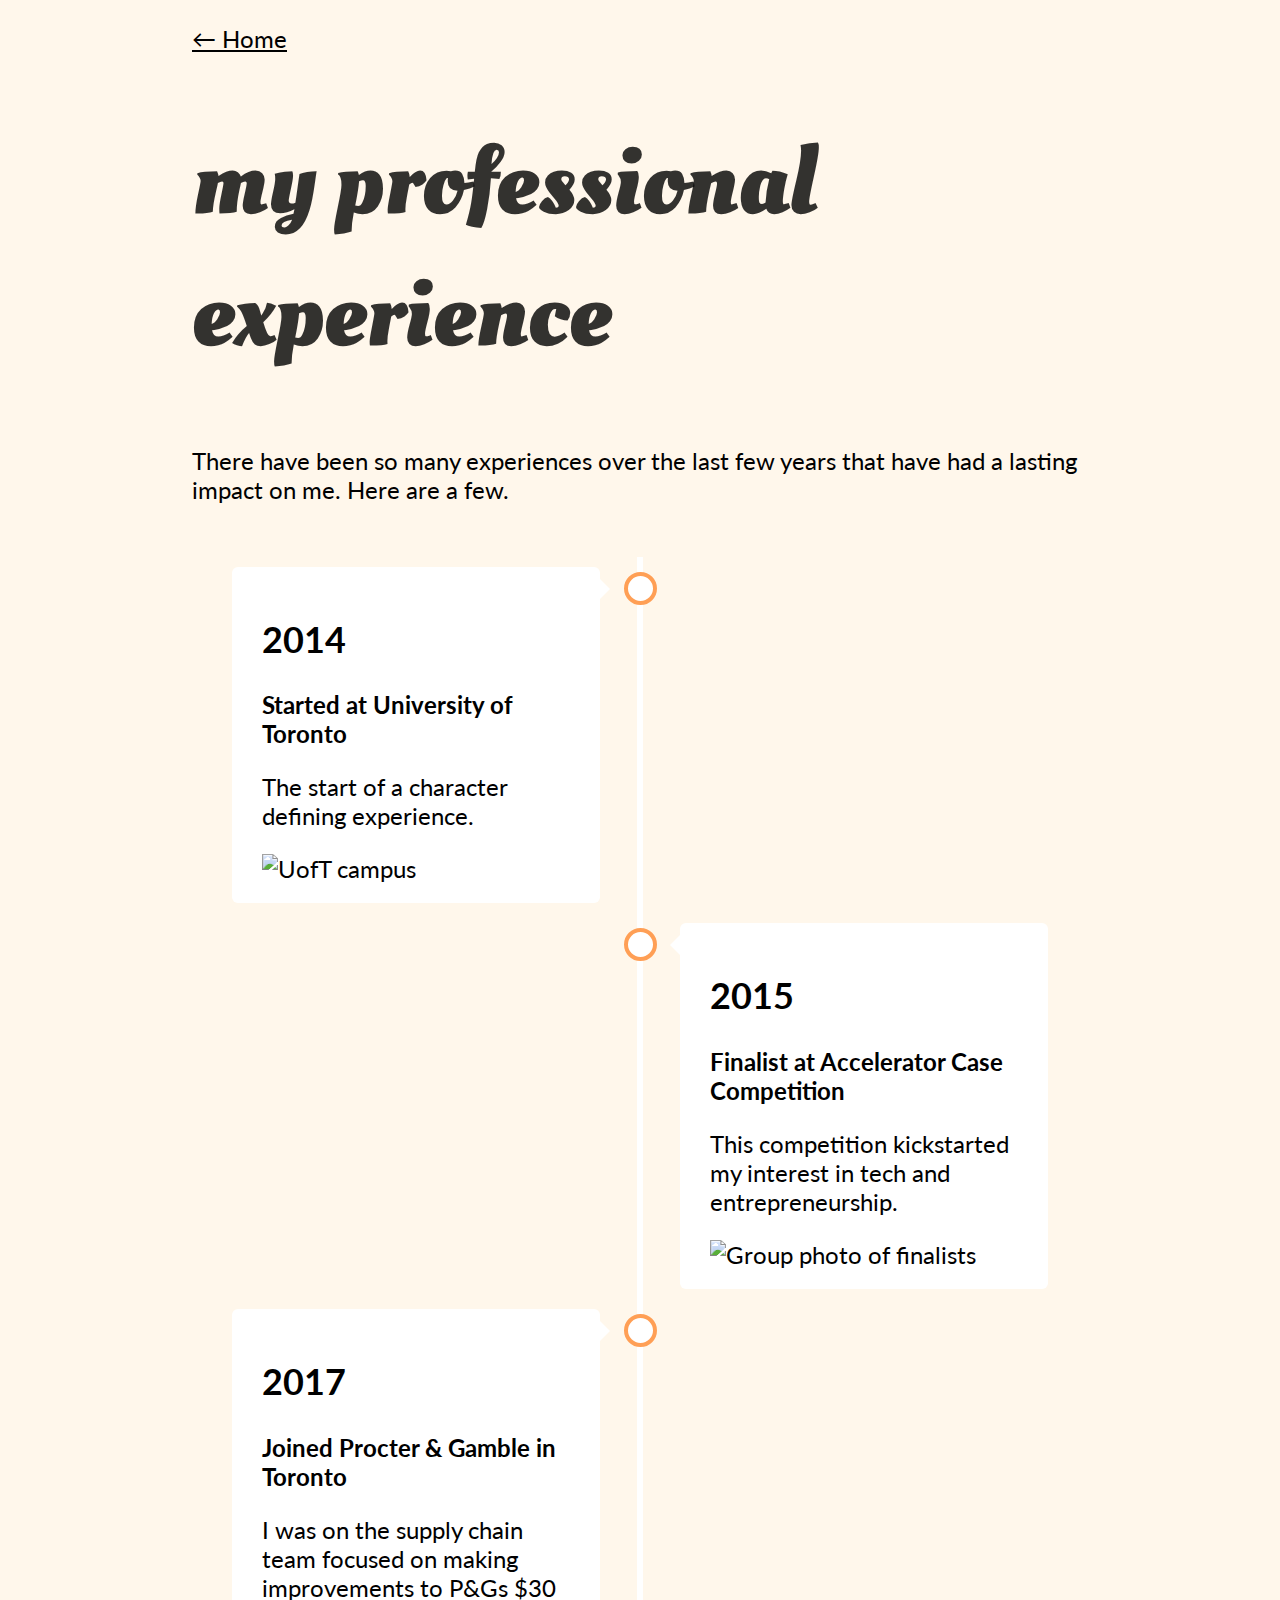
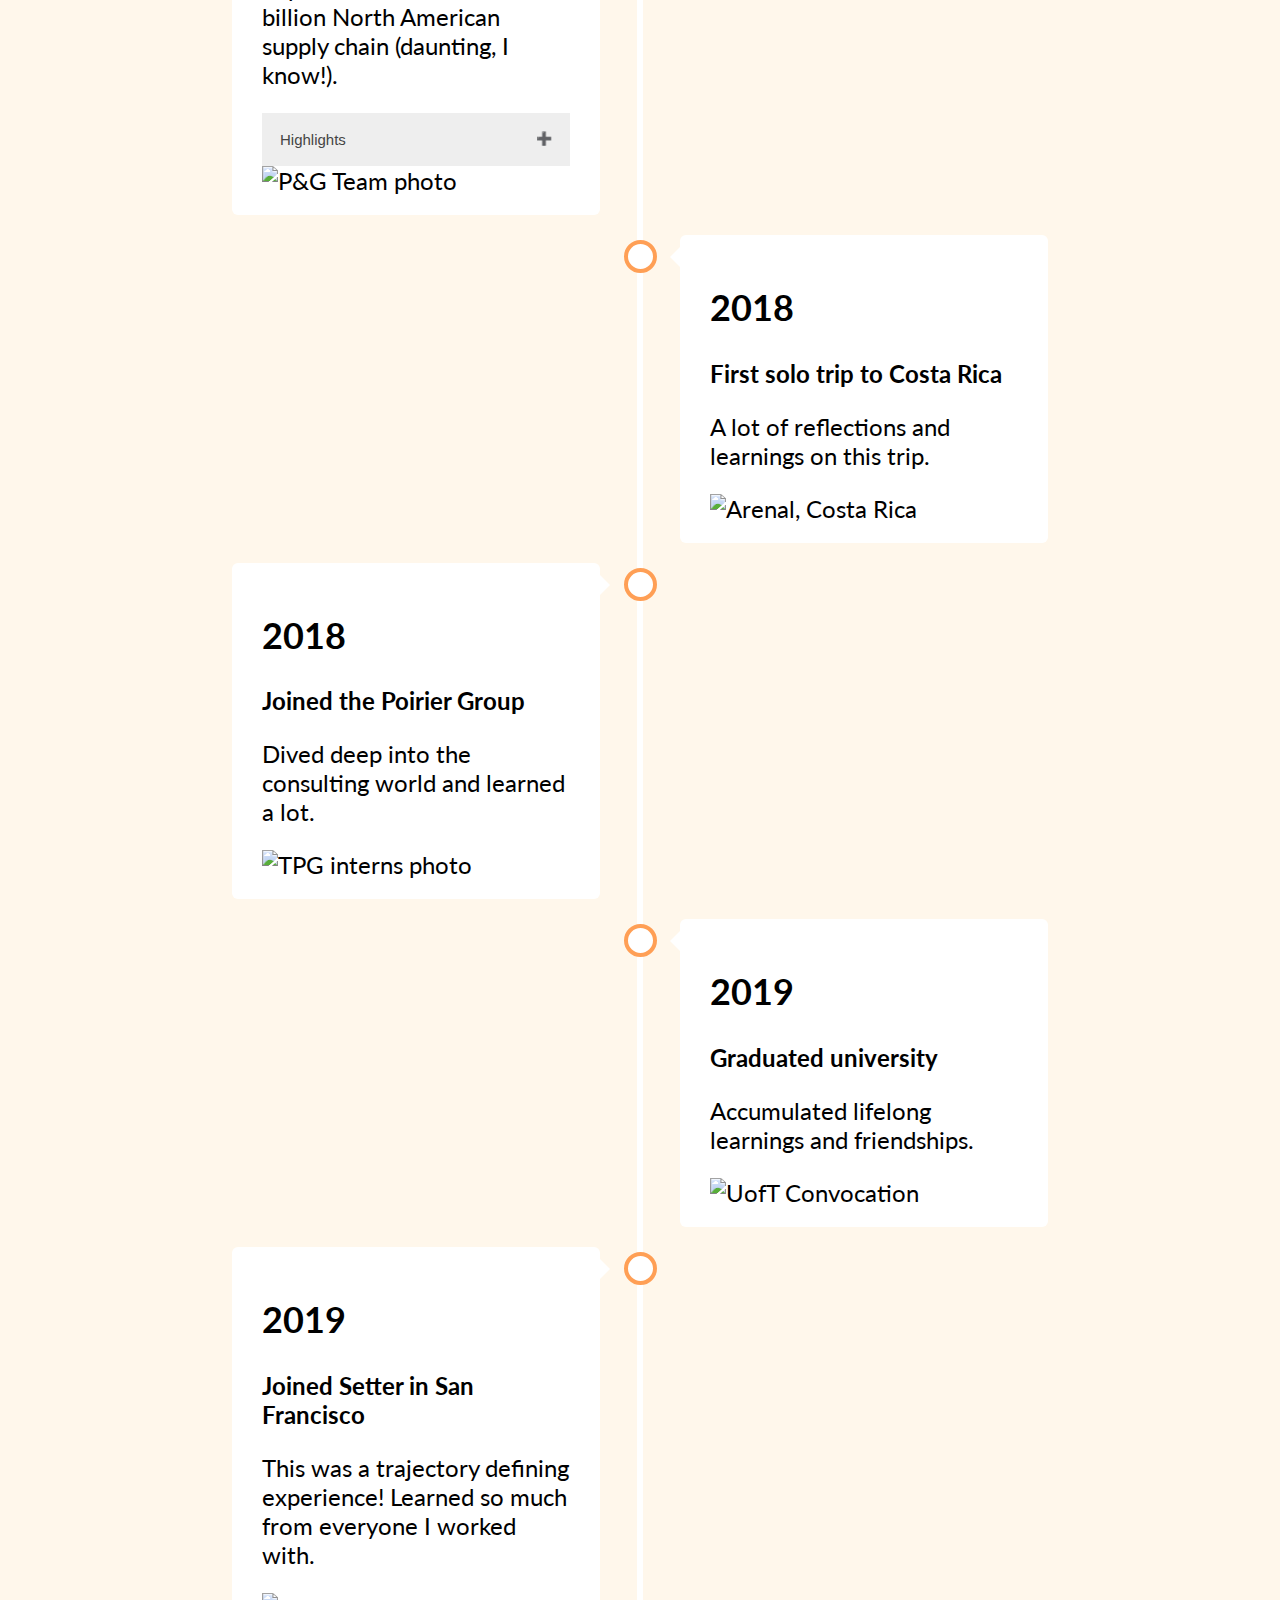
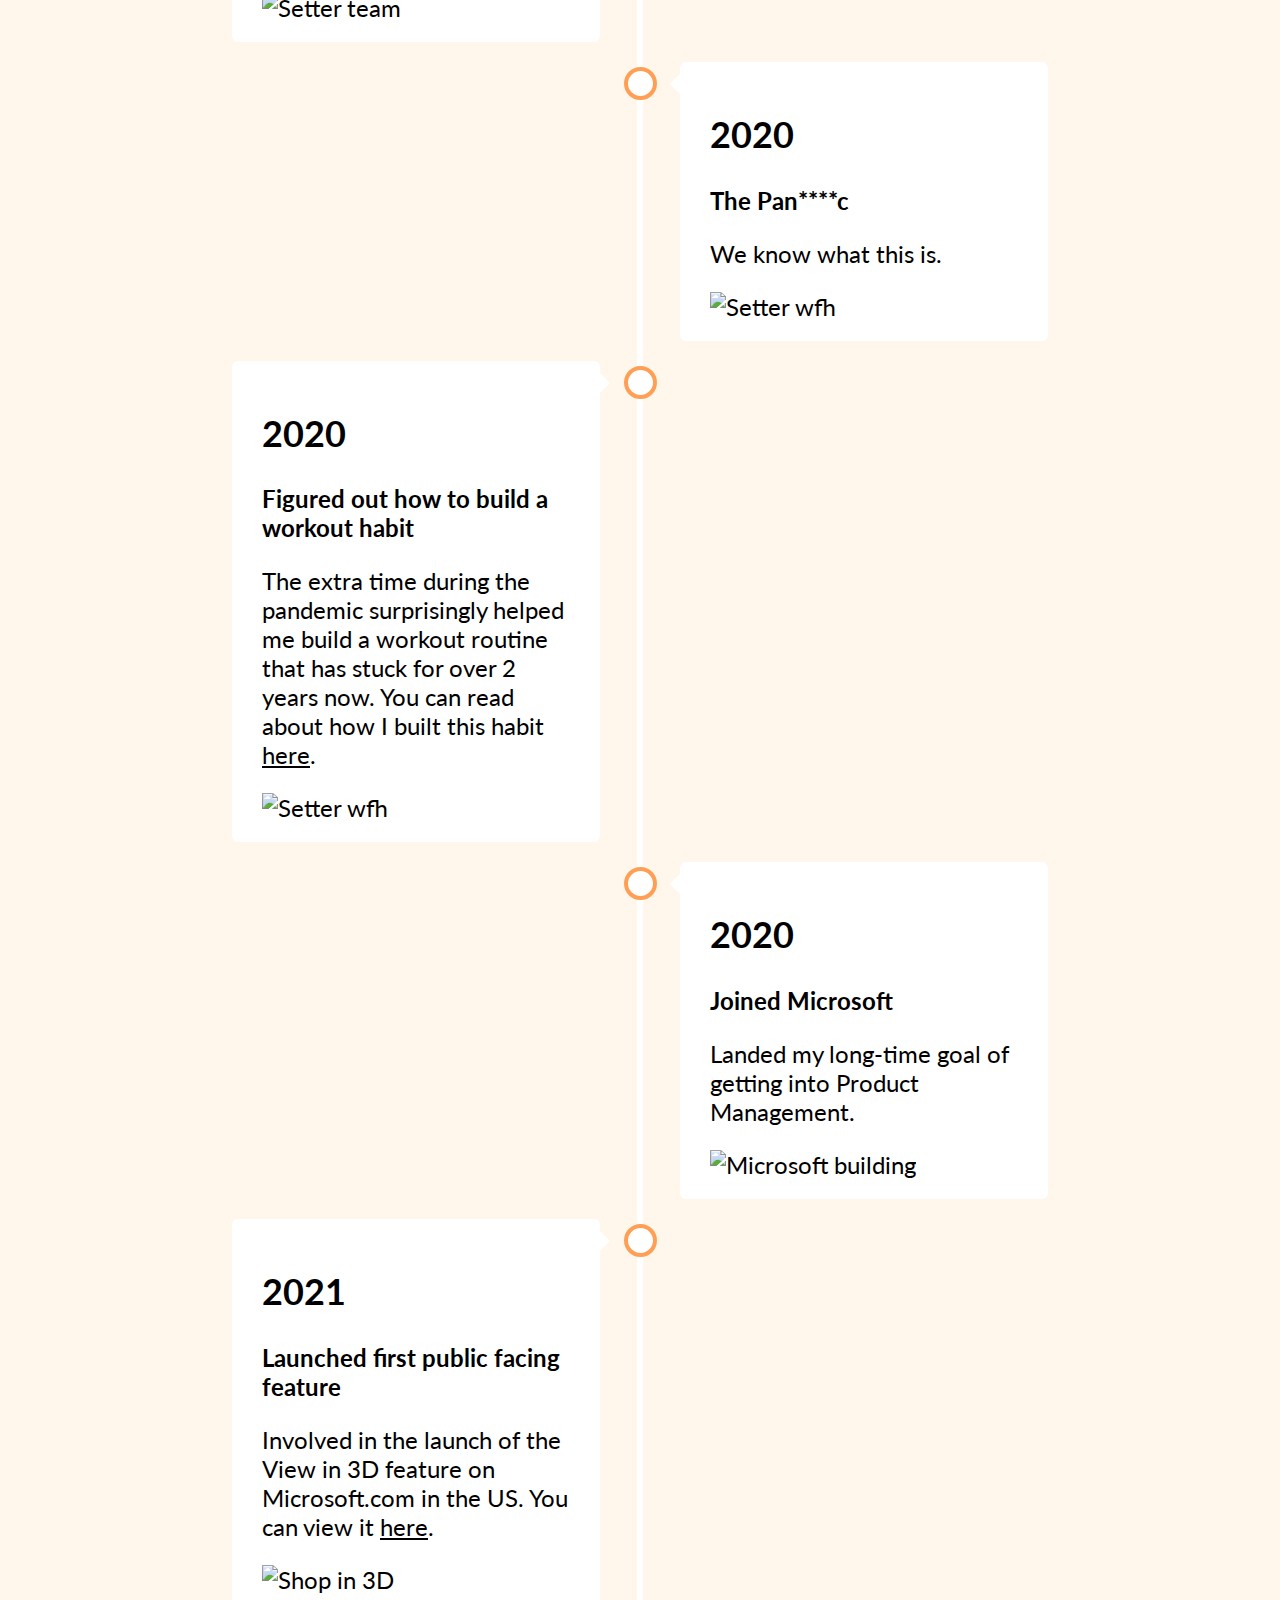
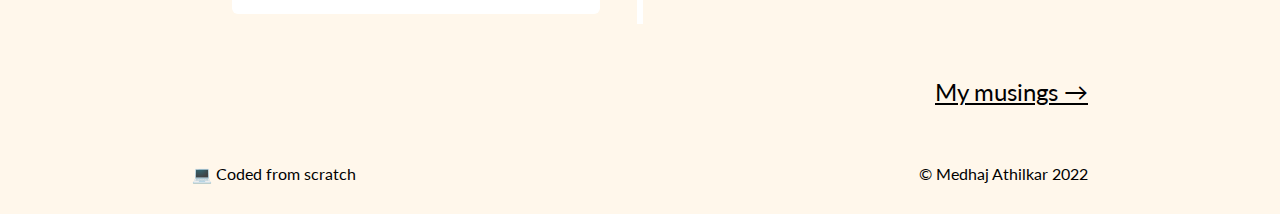
==== commit a3703a1e: "Modifications to collapsible" ====
--- a/experiences.html
+++ b/experiences.html
@@ -39,7 +39,7 @@
     <div>
         <p><a href="index.html">&#8592; Home</a></p>
         <h1>
-            my professional experiences
+            my professional experience
         </h1>
         <p>There have been so many experiences over the last few years that have had a lasting impact on me. Here are a few. </p>
         </div><br>
@@ -116,11 +116,11 @@
             <div class="content">
                 <h2>2017</h2>
                 <h3>Joined Procter & Gamble in Toronto</h3>
-                <p>This was my first taste of working for a global company. I was on the supply chain team focused on making improvements to P&Gs $30 billion North American supply chain (daunting, I know!). Some of my highlights include:</p>
+                <p>I was on the supply chain team focused on making improvements to P&Gs $30 billion North American supply chain (daunting, I know!).</p>
                 
                 <button type="button" class="collapsible">Highlights</button>
                 <div class="kcontent">
-                    <ul>
+                    <ul class="collapse">
                         <li>Successfully implementing a self-initiated gamification project to improve tester engagement and gather data on tester performance; work recognized by Director in Germany</li>
                         <br>
                         <li>Leading a global team responsible for testing major updates to P&G’s North American supply chain network</li>
--- a/style.css
+++ b/style.css
@@ -290,6 +290,13 @@
   .right {
     left: 0%;
   }
+
+
+  /* Reduce font size of collapsible bullet points in mobile*/
+  .collapse {
+  padding-left: 0.8em;
+  font-size: 1rem;
+  }
   
 }
 
@@ -328,7 +335,7 @@
 }
 
 .collapsible:after {
-  content: '\02795'; /* Unicode character for "plus" sign (+) */
+  content: '\02795';   /* Unicode character for "plus" sign (+) */ 
   font-size: 13px;
   color: white;
   float: right;
@@ -337,4 +344,10 @@
 
 .active:after {
   content: "\2796"; /* Unicode character for "minus" sign (-) */
+}
+
+/* Padding for bullet points within the collapsible highlights section*/
+.collapse {
+  padding-left: 0.8em;
+  font-size: 1.2rem;
 }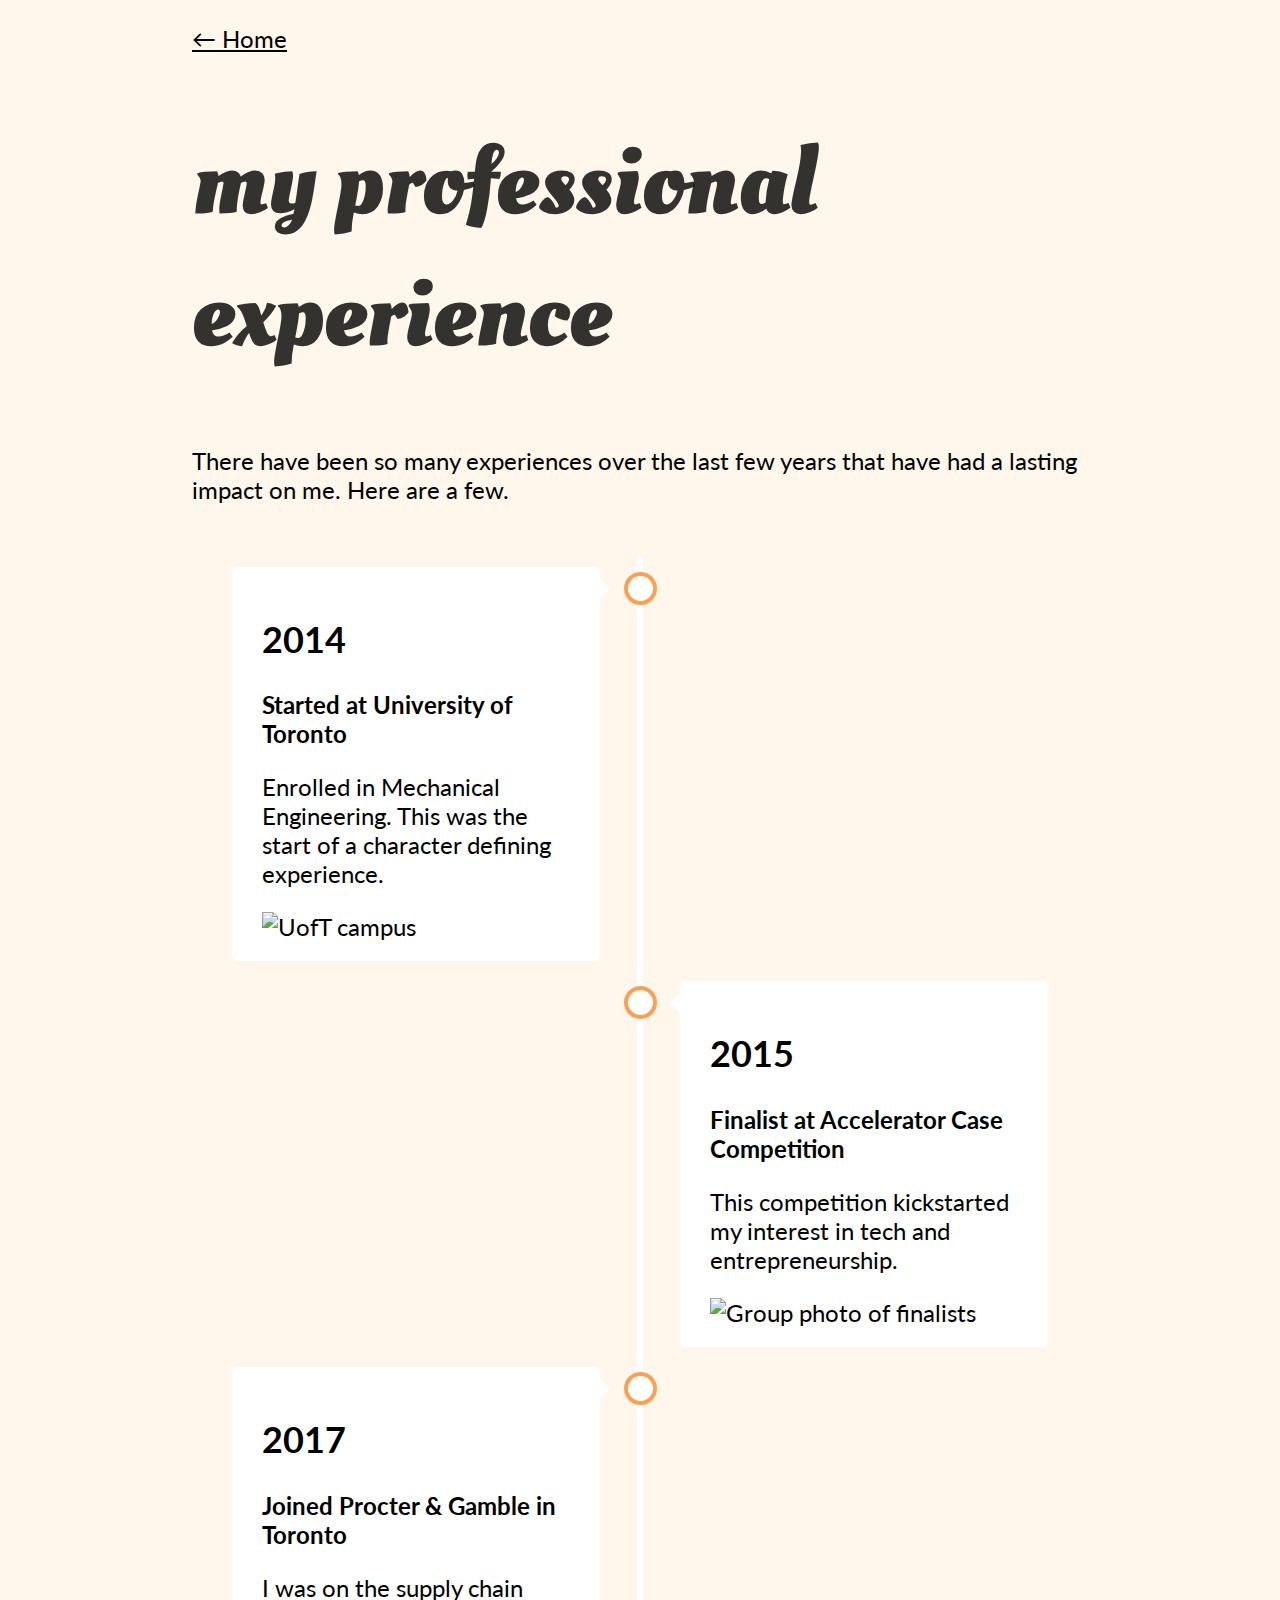
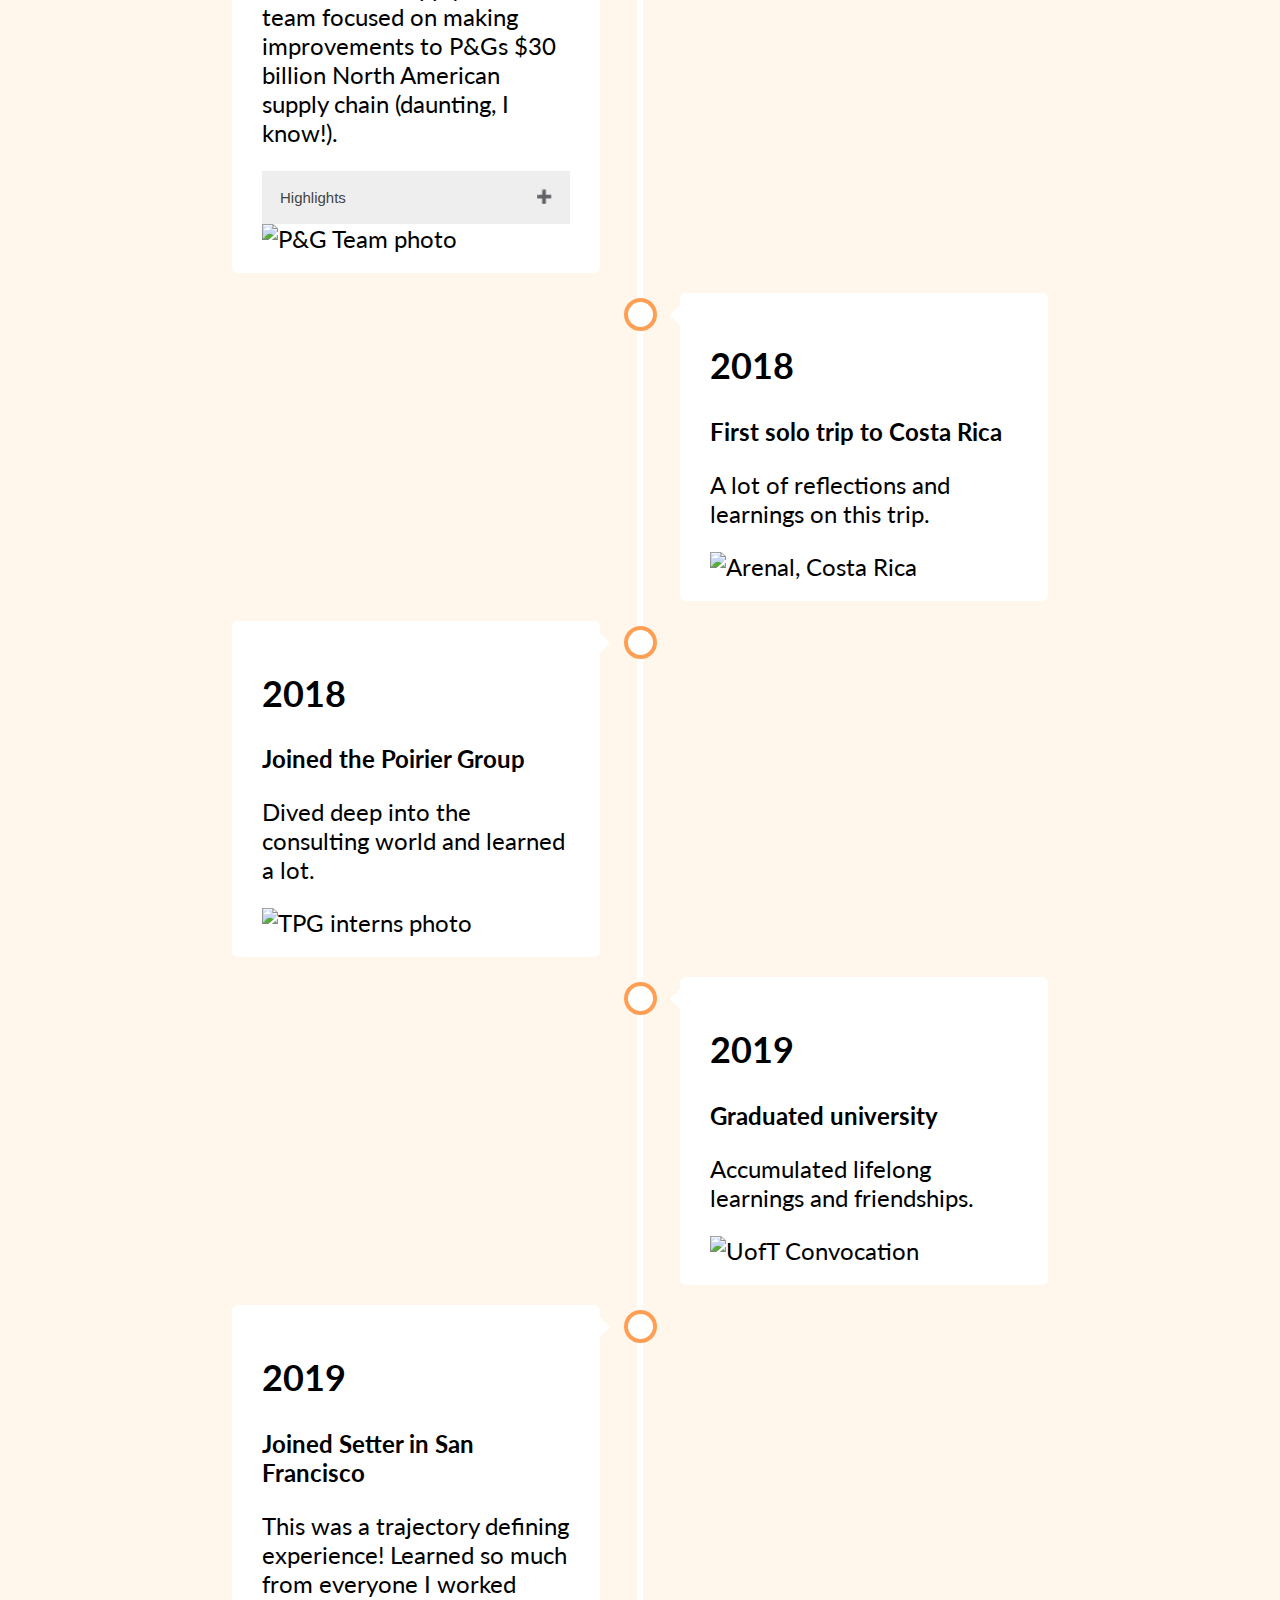
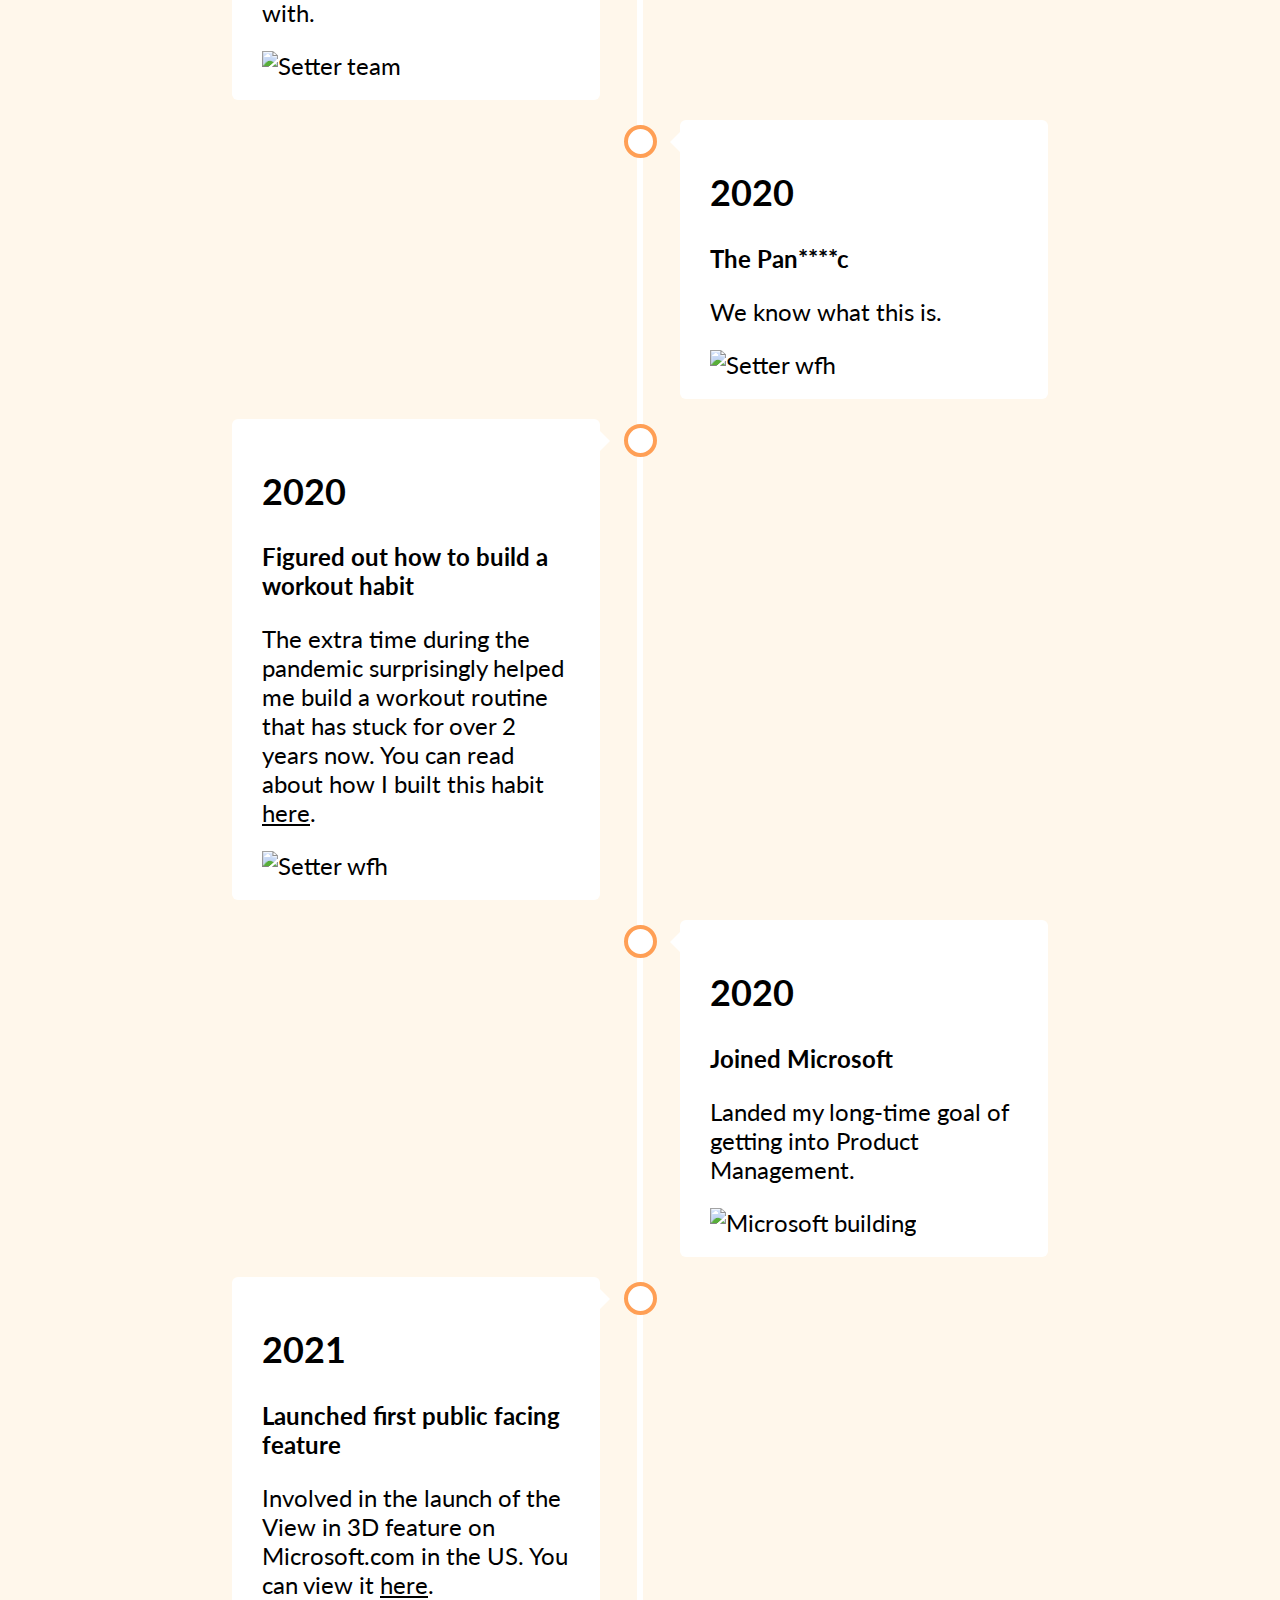
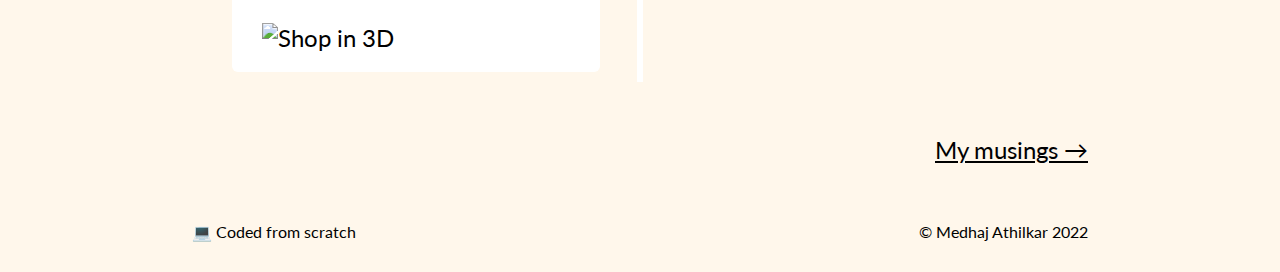
==== commit 3e7885b6: "changed padding for timeline on mob" ====
--- a/experiences.html
+++ b/experiences.html
@@ -2,7 +2,7 @@
 <html>
 
 <head>
-    <title>my experiences</title>
+    <title>my professional experience</title>
     <!-- This is my personal website-->
     <link rel="stylesheet" href="style.css">
 
@@ -100,7 +100,7 @@
           <div class="content">
             <h2>2014</h2>
             <h3>Started at University of Toronto</h3>
-            <p>The start of a character defining experience.</p>
+            <p>Enrolled in Mechanical Engineering. This was the start of a character defining experience.</p>
             <img src="images/UofT.jpg" alt="UofT campus" style="width: 100%;">
           </div>
         </div>
--- a/style.css
+++ b/style.css
@@ -263,19 +263,19 @@
 
   /* Place the timelime to the left */
   .timeline::after {
-    left: 31px;
+    left: 17px; /* original 31px*/
   }
 
 /* Full-width containers */
   .container {
     width: 100%;
-    padding-left: 70px;
+    padding-left: 45px; /* original 70px*/
     padding-right: 25px;
   }
 
 /* Make sure that all arrows are pointing leftwards */
   .container::before {
-    left: 60px;
+    left: 35px; /* original 60px*/
     border: medium solid white;
     border-width: 10px 10px 10px 0;
     border-color: transparent white transparent transparent;
@@ -283,7 +283,7 @@
 
 /* Make sure all circles are at the same spot */
   .left::after, .right::after {
-    left: 15px;
+    left: 1px; /* original 15px*/
   }
 
 /* Make all right containers behave like the left ones */
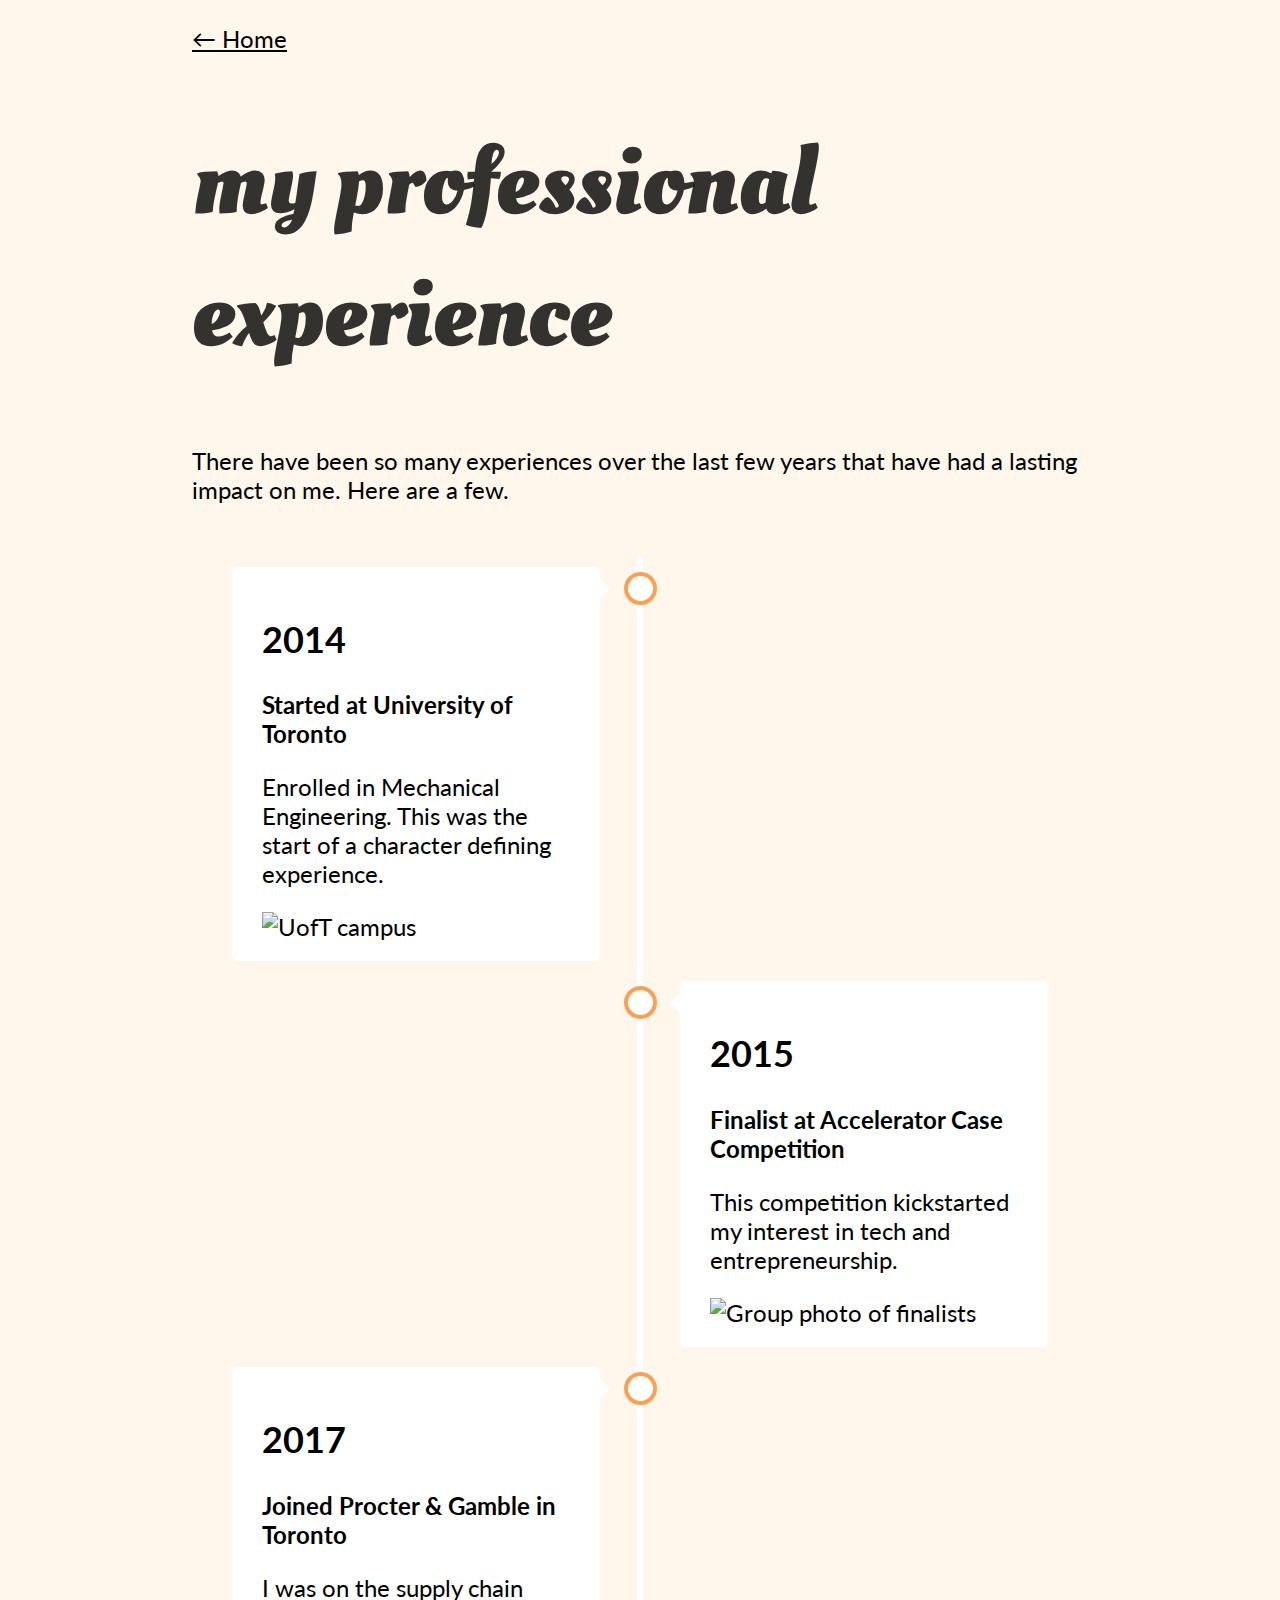
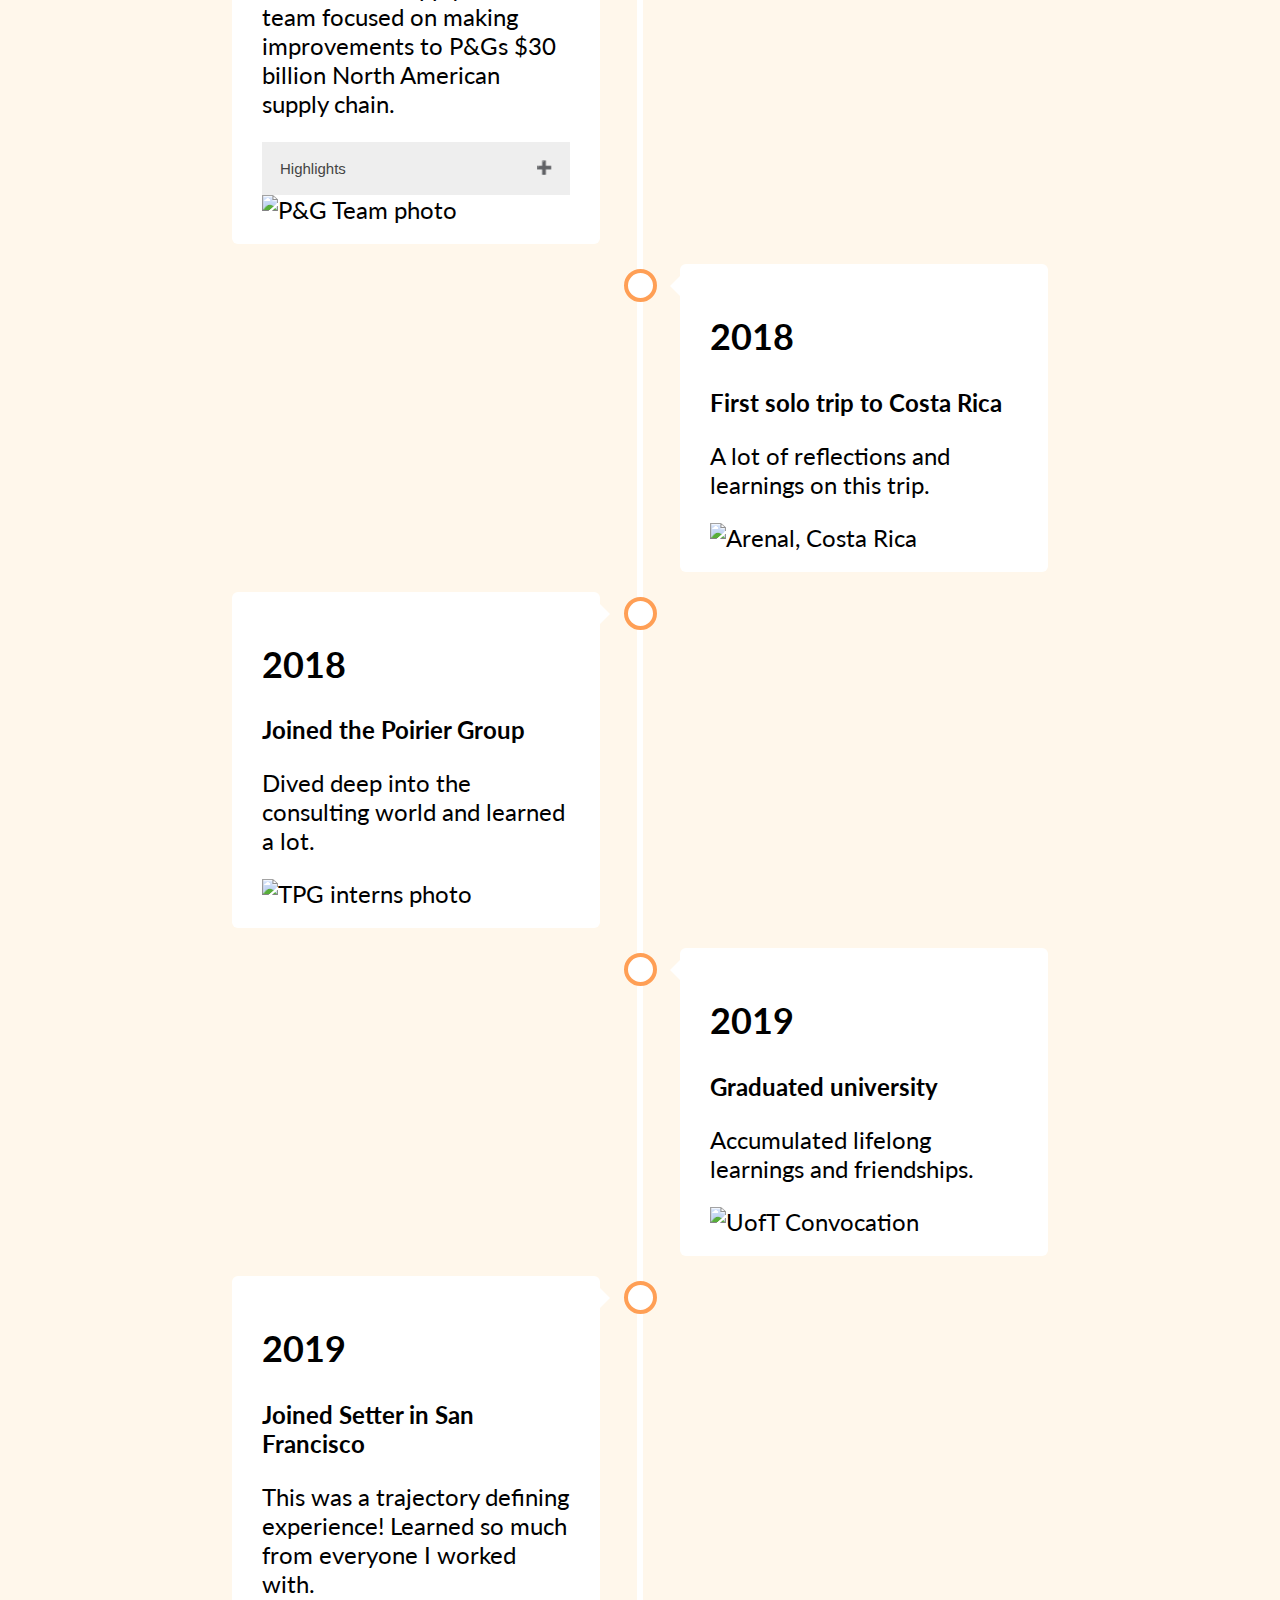
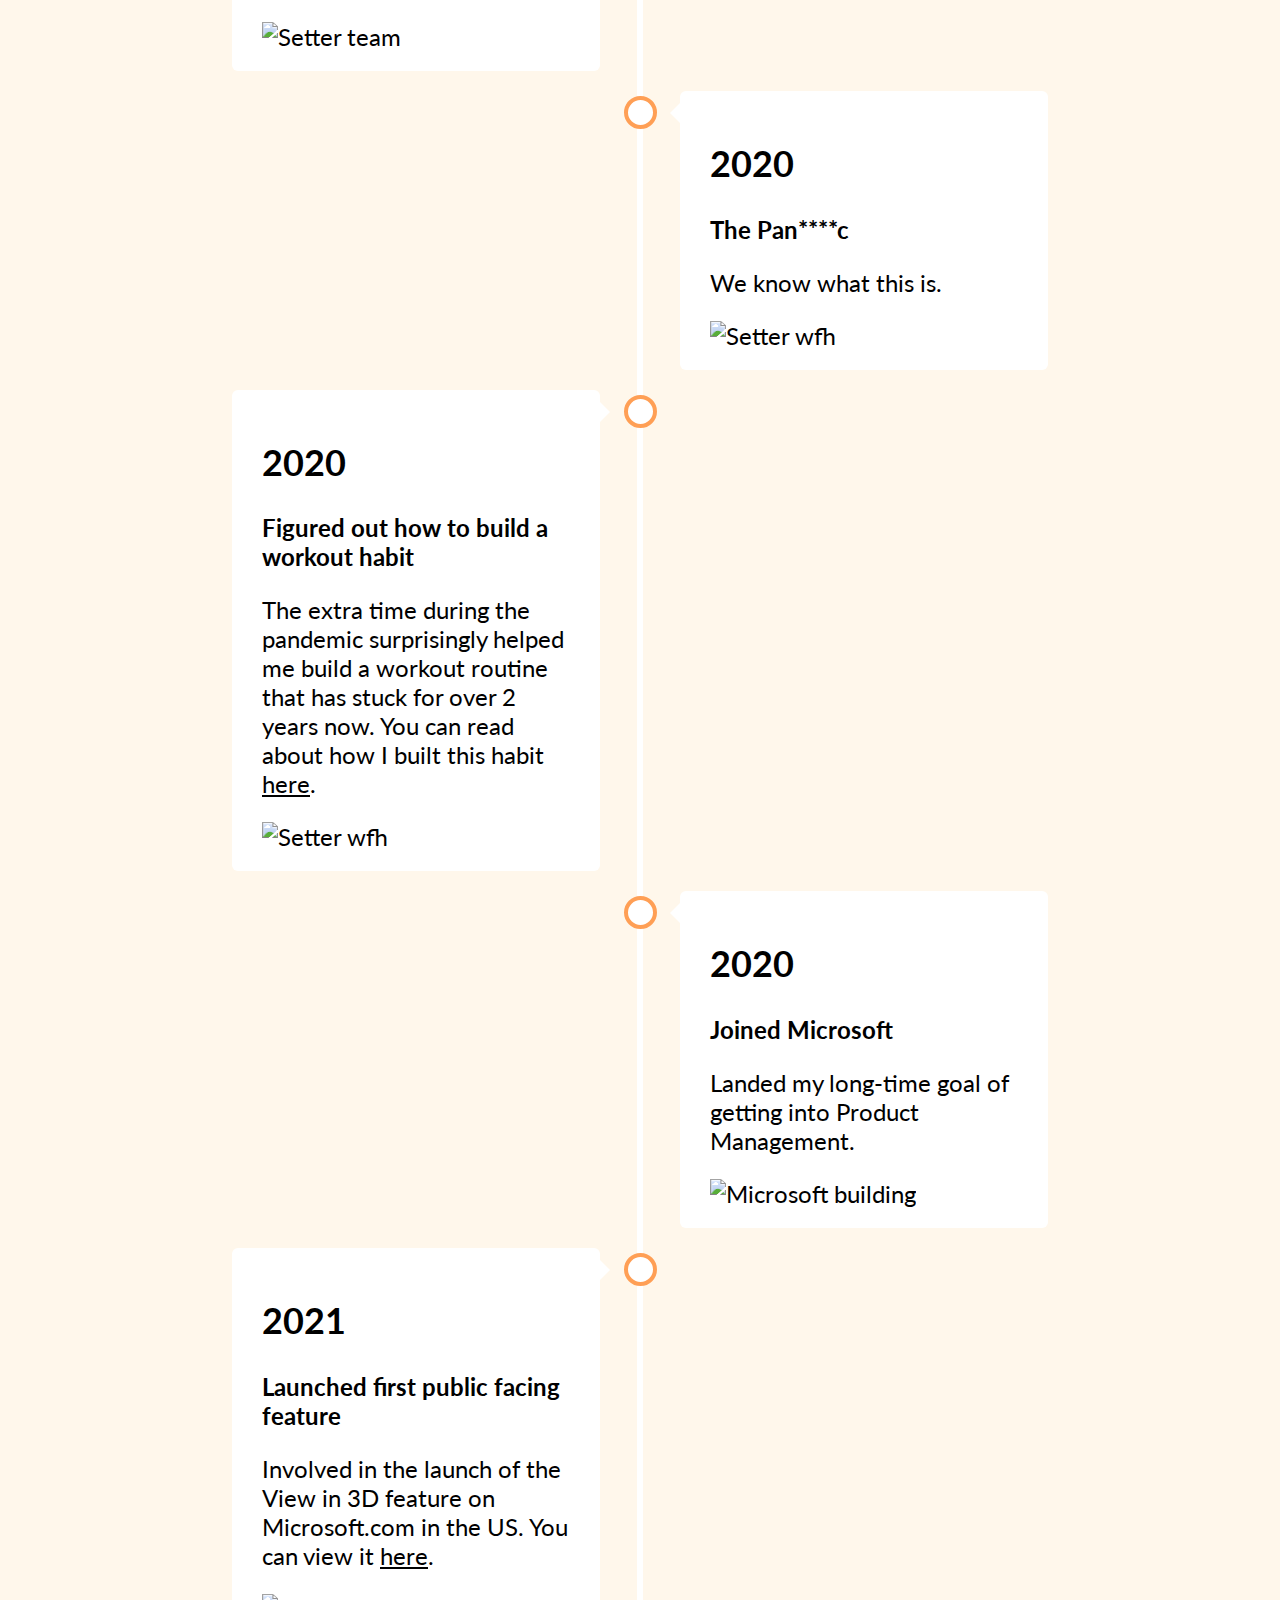
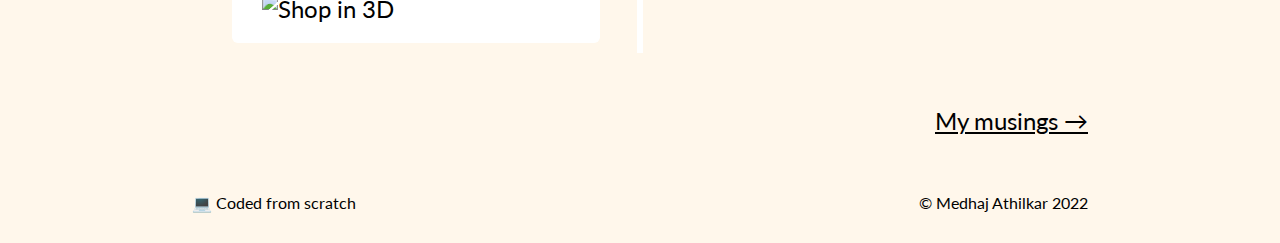
==== commit 8861b06a: "reduced right padding for timeline" ====
--- a/experiences.html
+++ b/experiences.html
@@ -116,7 +116,7 @@
             <div class="content">
                 <h2>2017</h2>
                 <h3>Joined Procter & Gamble in Toronto</h3>
-                <p>I was on the supply chain team focused on making improvements to P&Gs $30 billion North American supply chain (daunting, I know!).</p>
+                <p>I was on the supply chain team focused on making improvements to P&Gs $30 billion North American supply chain.</p>
                 
                 <button type="button" class="collapsible">Highlights</button>
                 <div class="kcontent">
--- a/style.css
+++ b/style.css
@@ -270,7 +270,7 @@
   .container {
     width: 100%;
     padding-left: 45px; /* original 70px*/
-    padding-right: 25px;
+    padding-right: 10px; /*original 25px*/
   }
 
 /* Make sure that all arrows are pointing leftwards */
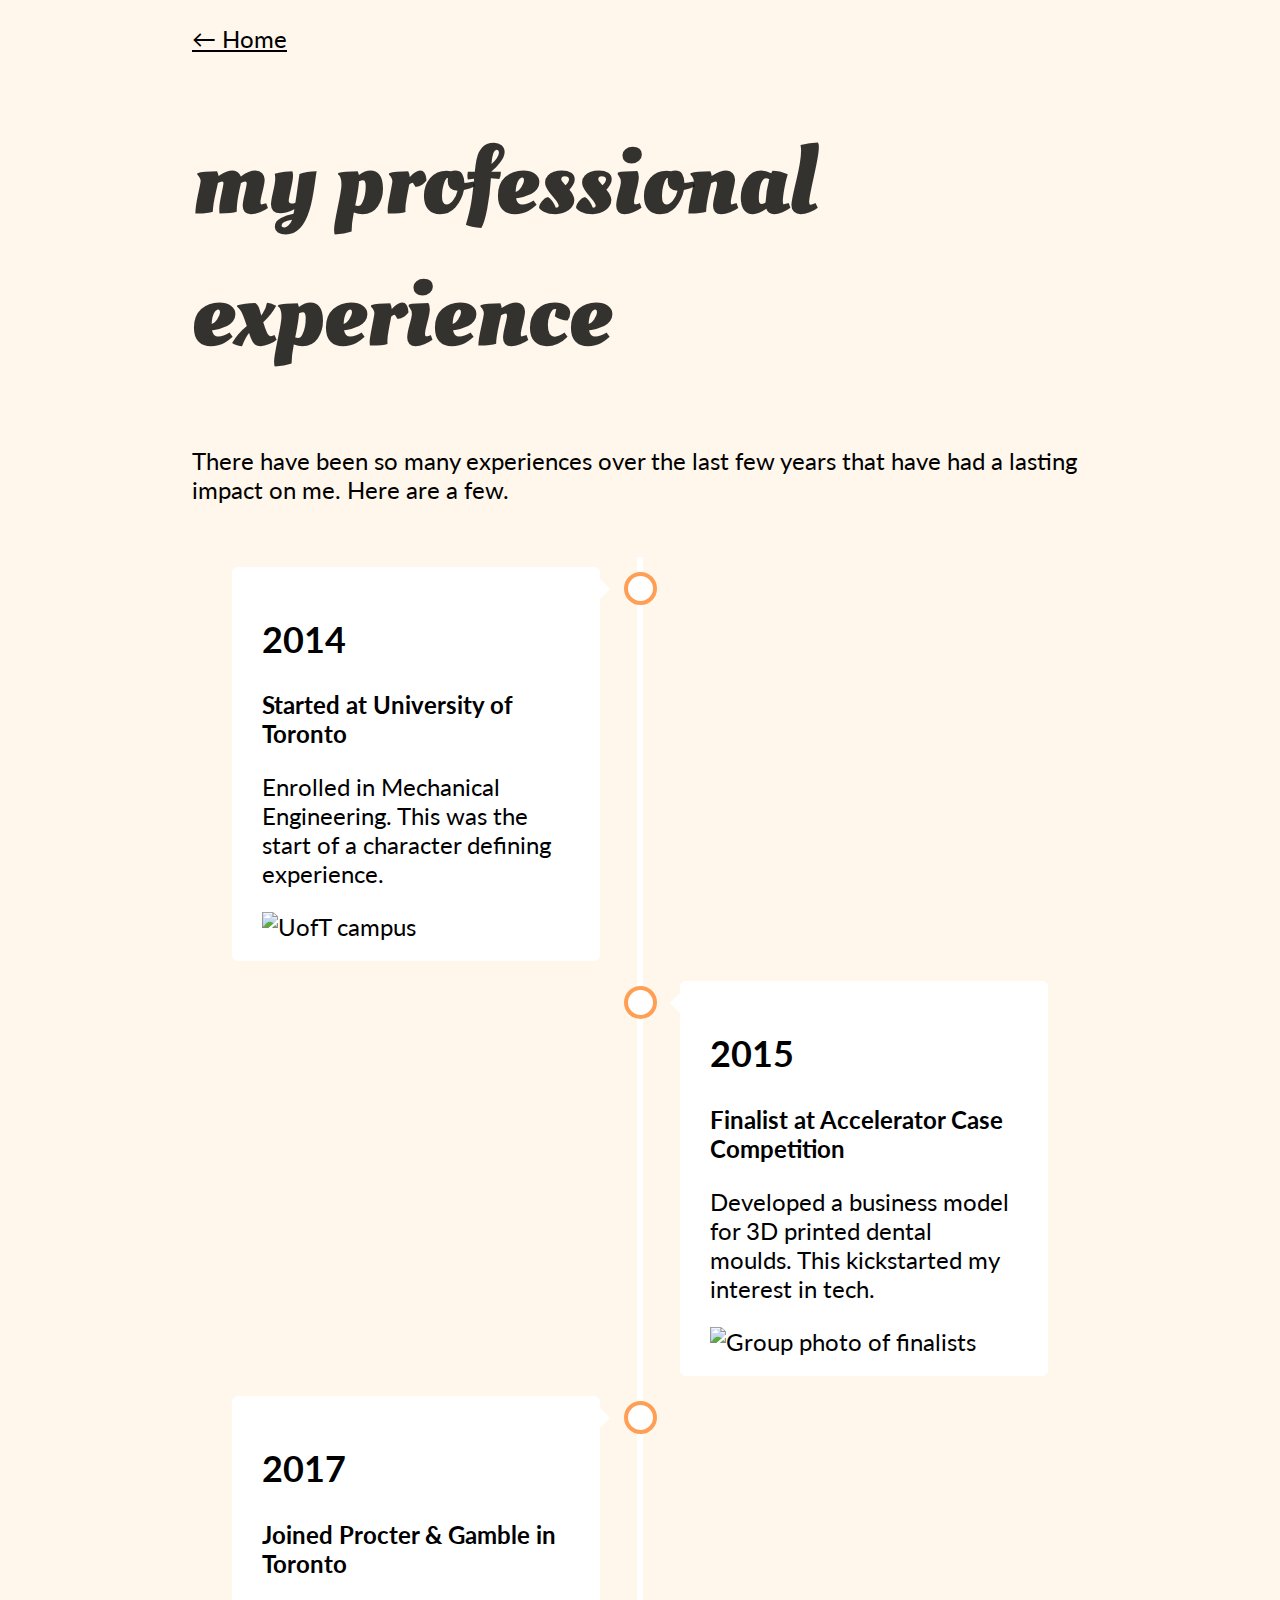
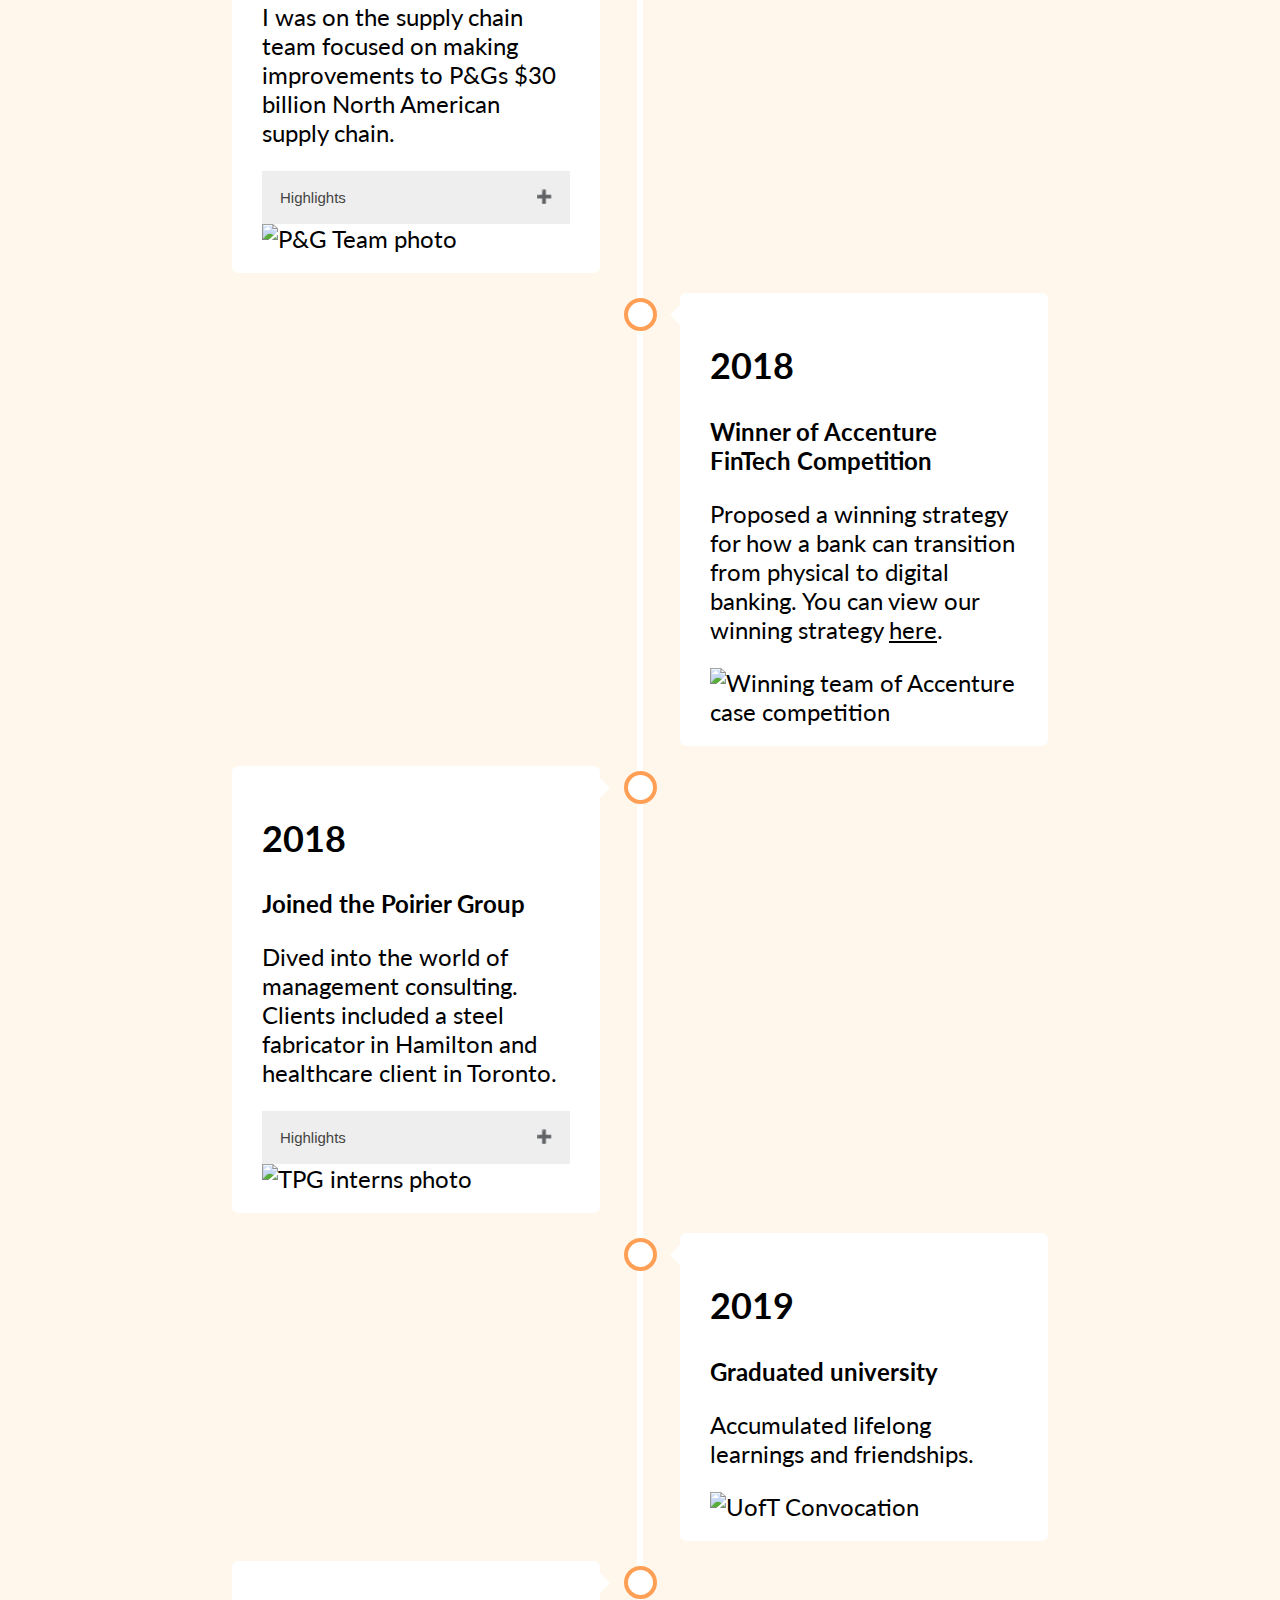
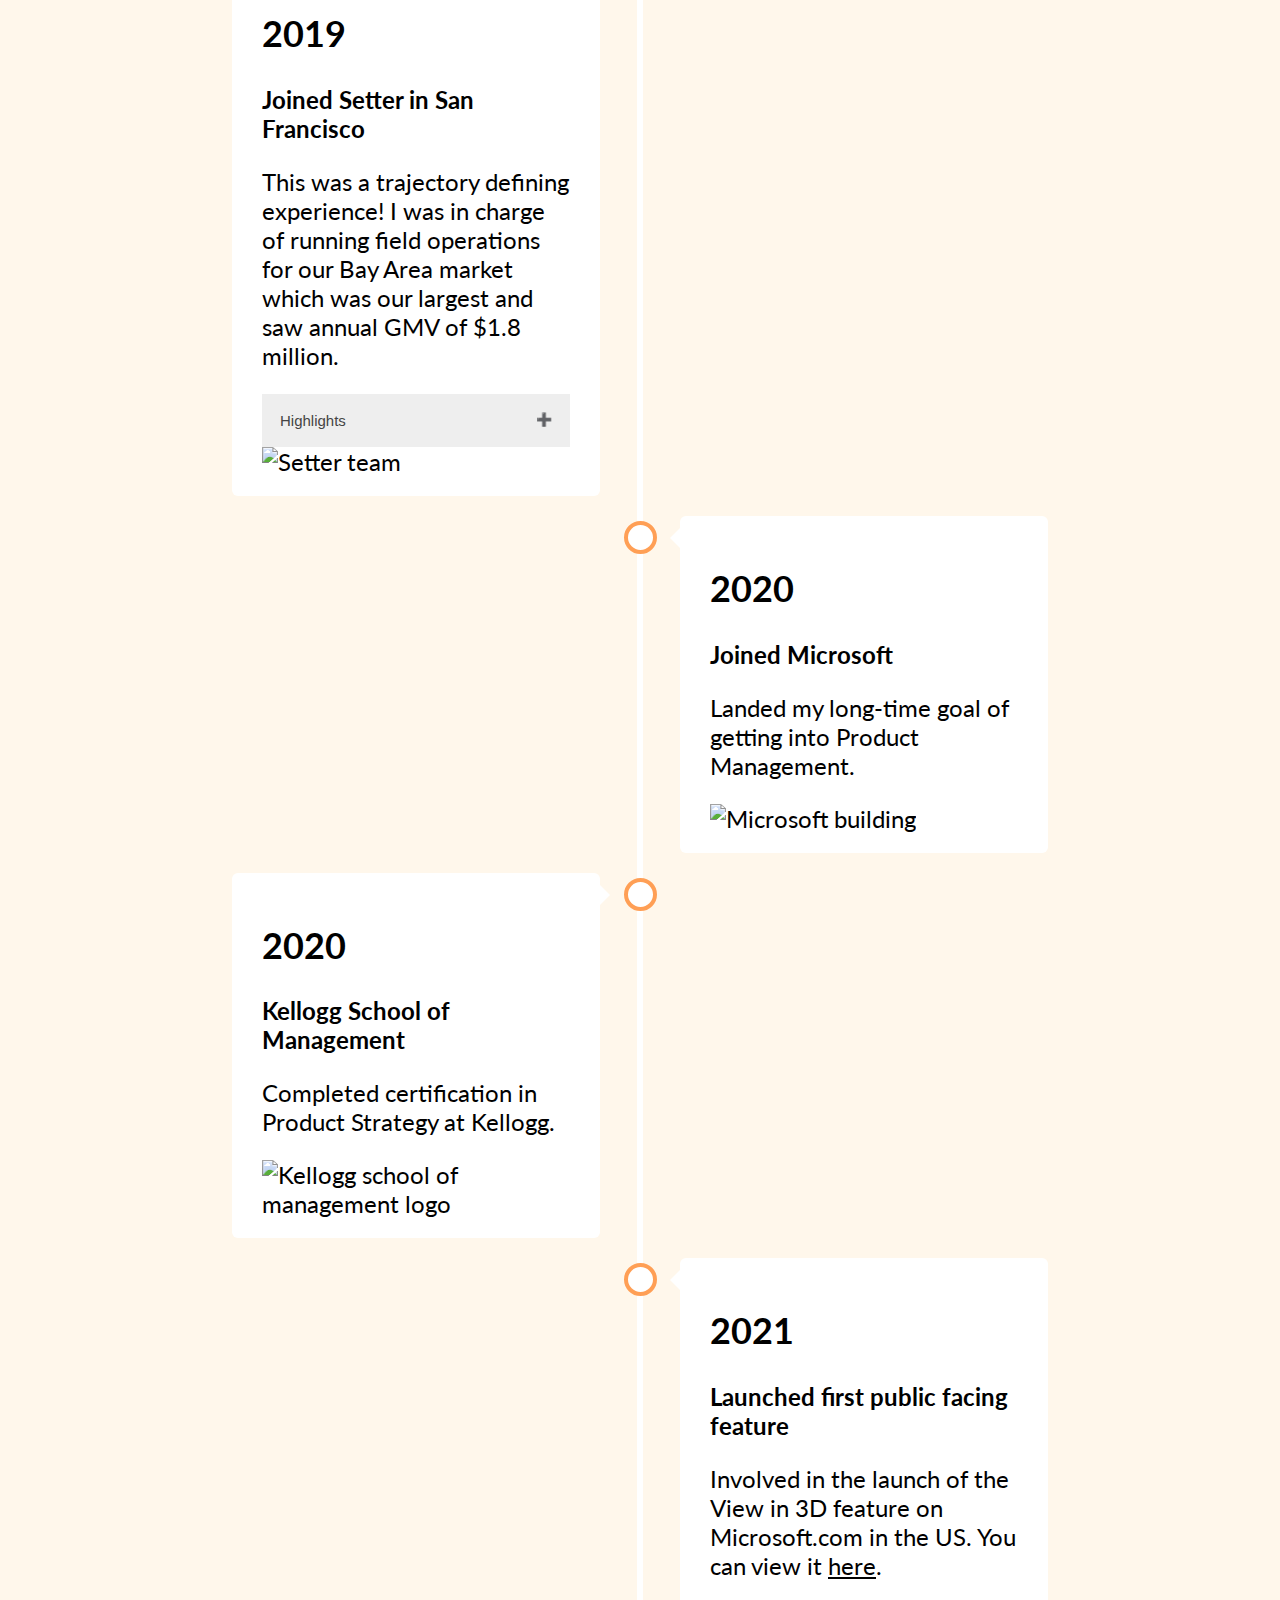
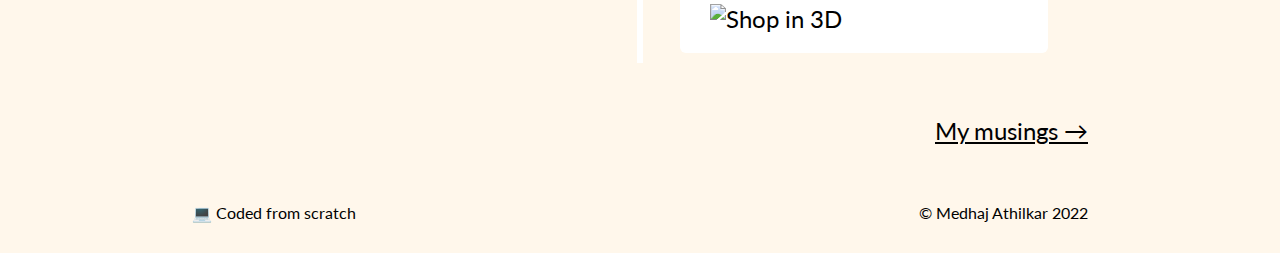
==== commit 4bc1c459: "Added highlights to timeline" ====
--- a/experiences.html
+++ b/experiences.html
@@ -108,7 +108,7 @@
           <div class="content">
             <h2>2015</h2>
             <h3>Finalist at Accelerator Case Competition</h3>
-            <p>This competition kickstarted my interest in tech and entrepreneurship.</p>
+            <p>Developed a business model for 3D printed dental moulds. This kickstarted my interest in tech.</p>
             <img src="images/Accelerator.jpg" alt="Group photo of finalists" style="width: 100%;">
           </div>
         </div>
@@ -121,11 +121,11 @@
                 <button type="button" class="collapsible">Highlights</button>
                 <div class="kcontent">
                     <ul class="collapse">
-                        <li>Successfully implementing a self-initiated gamification project to improve tester engagement and gather data on tester performance; work recognized by Director in Germany</li>
-                        <br>
-                        <li>Leading a global team responsible for testing major updates to P&G’s North American supply chain network</li>
-                        <br>
-                        <li>Collaborating with business and technical teams to automate testing of the order management tool which would reduce testing time from 3 months to 2 weeks per year</li>
+                        <li>Successfully implementing a self-initiated gamification project to improve tester engagement and gather data on tester performance; work recognized by Director in Germany.</li>
+                        <br>
+                        <li>Leading a global team responsible for testing major updates to P&G’s North American supply chain network.</li>
+                        <br>
+                        <li>Collaborating with business and technical teams to automate testing of the order management tool which would reduce testing time from 3 months to 2 weeks per year.</li>
     
                     </ul>
                 </div>
@@ -135,16 +135,27 @@
           <div class="container right">
             <div class="content">
                 <h2>2018</h2>
-                <h3>First solo trip to Costa Rica</h3>
-                <p>A lot of reflections and learnings on this trip.</p>
-                <img src="images/Costa_Rica.jpg" alt="Arenal, Costa Rica" style="width: 100%;">
+                <h3>Winner of Accenture FinTech Competition</h3>
+                <p>Proposed a winning strategy for how a bank can transition from physical to digital banking. You can view our winning strategy <a href="https://www.youtube.com/watch?v=sa84soMN_n8" target="blank">here</a>.</p>
+                <img src="images/Wise-case-comp.jpg" alt="Winning team of Accenture case competition" style="width: 100%;">
             </div>
           </div>
           <div class="container left">
             <div class="content">
                 <h2>2018</h2>
                 <h3>Joined the Poirier Group</h3>
-                <p>Dived deep into the consulting world and learned a lot.</p>
+                <p>Dived into the world of management consulting. Clients included a steel fabricator in Hamilton and healthcare client in Toronto.</p>
+                <button type="button" class="collapsible">Highlights</button>
+                <div class="kcontent">
+                    <ul class="collapse">
+                        <li>Increased profits for steel fabricator by 20%, by implementing Lean Six Sigma practices to improve tool management, procurement and warehousing.</li>
+                        <br>
+                        <li>Developed a data reconciliation tool that saved healthcare client over 18 hours/week.</li>
+                        <br>
+                        <li>Worked directly with CEO David Poirier to scope new target industries and define company strategy.</li>
+                    </ul>
+                </div>
+                
                 <img src="images/TPG.jpg" alt="TPG interns photo" style="width: 100%;">
             </div>
           </div>
@@ -160,11 +171,22 @@
             <div class="content">
                 <h2>2019</h2>
                 <h3>Joined Setter in San Francisco</h3>
-                <p>This was a trajectory defining experience! Learned so much from everyone I worked with.</p>
+                <p>This was a trajectory defining experience! I was in charge of running field operations for our Bay Area market which was our largest and saw annual GMV of $1.8 million.</p>
+                <button type="button" class="collapsible">Highlights</button>
+                <div class="kcontent">
+                    <ul class="collapse">
+                        <li>Launched a Field Operations team in the Philippines consisting of 6 associates, resulting in cost to serve to dollars sold ratio improving by 172%.</li>
+                        <br>
+                        <li>Implemented a collections process that resulted in collection of $250,000 worth of outstanding invoices.</li>
+                        <br>
+                        <li>Collaborated with the product team to drive user research and help develop our HomeHub app for homeowners.</li>
+                    </ul>
+                </div>                
+                
                 <img src="images/Setter_SF.JPG" alt="Setter team" style="width: 100%;">
             </div>
           </div>
-          <div class="container right">
+          <!--<div class="container right">
             <div class="content">
                 <h2>2020</h2>
                 <h3>The Pan****c</h3>
@@ -179,7 +201,7 @@
                 <p>The extra time during the pandemic surprisingly helped me build a workout routine that has stuck for over 2 years now. You can read about how I built this habit <a href="https://pitch-quartz-d1d.notion.site/Habit-building-a9a84f90e3674c7ba49188616036b92e" target="=_blank">here</a>.</p>
                 <img src="images/workout.jpg" alt="Setter wfh" style="width: 100%;">
             </div>
-          </div>
+          </div>-->
           <div class="container right">
             <div class="content">
                 <h2>2020</h2>
@@ -189,6 +211,14 @@
             </div>
           </div>
           <div class="container left">
+            <div class="content">
+                <h2>2020</h2>
+                <h3>Kellogg School of Management</h3>
+                <p>Completed certification in Product Strategy at Kellogg.</p>
+                <img src="images/Kellogg.png" alt="Kellogg school of management logo" style="width: 100%;">
+            </div>
+          </div>
+          <div class="container right">
             <div class="content">
                 <h2>2021</h2>
                 <h3>Launched first public facing feature</h3>
--- a/style.css
+++ b/style.css
@@ -297,8 +297,26 @@
   padding-left: 0.8em;
   font-size: 1rem;
   }
-  
-}
+
+  /* Specifications for how the content in the timeline will appear on mobile*/
+  .content {
+    padding: 20px 15px; /*original 20px 30px*/ 
+    background-color: white;
+    position: relative;
+    border-radius: 6px;
+  }
+  
+}
+
+/*@media screen and (max-width:360px) {
+
+  .collapse {
+    padding-left: 0.6em;
+    font-size: 0.5rem;
+    }
+
+
+}*/
 
 /*
   *{
